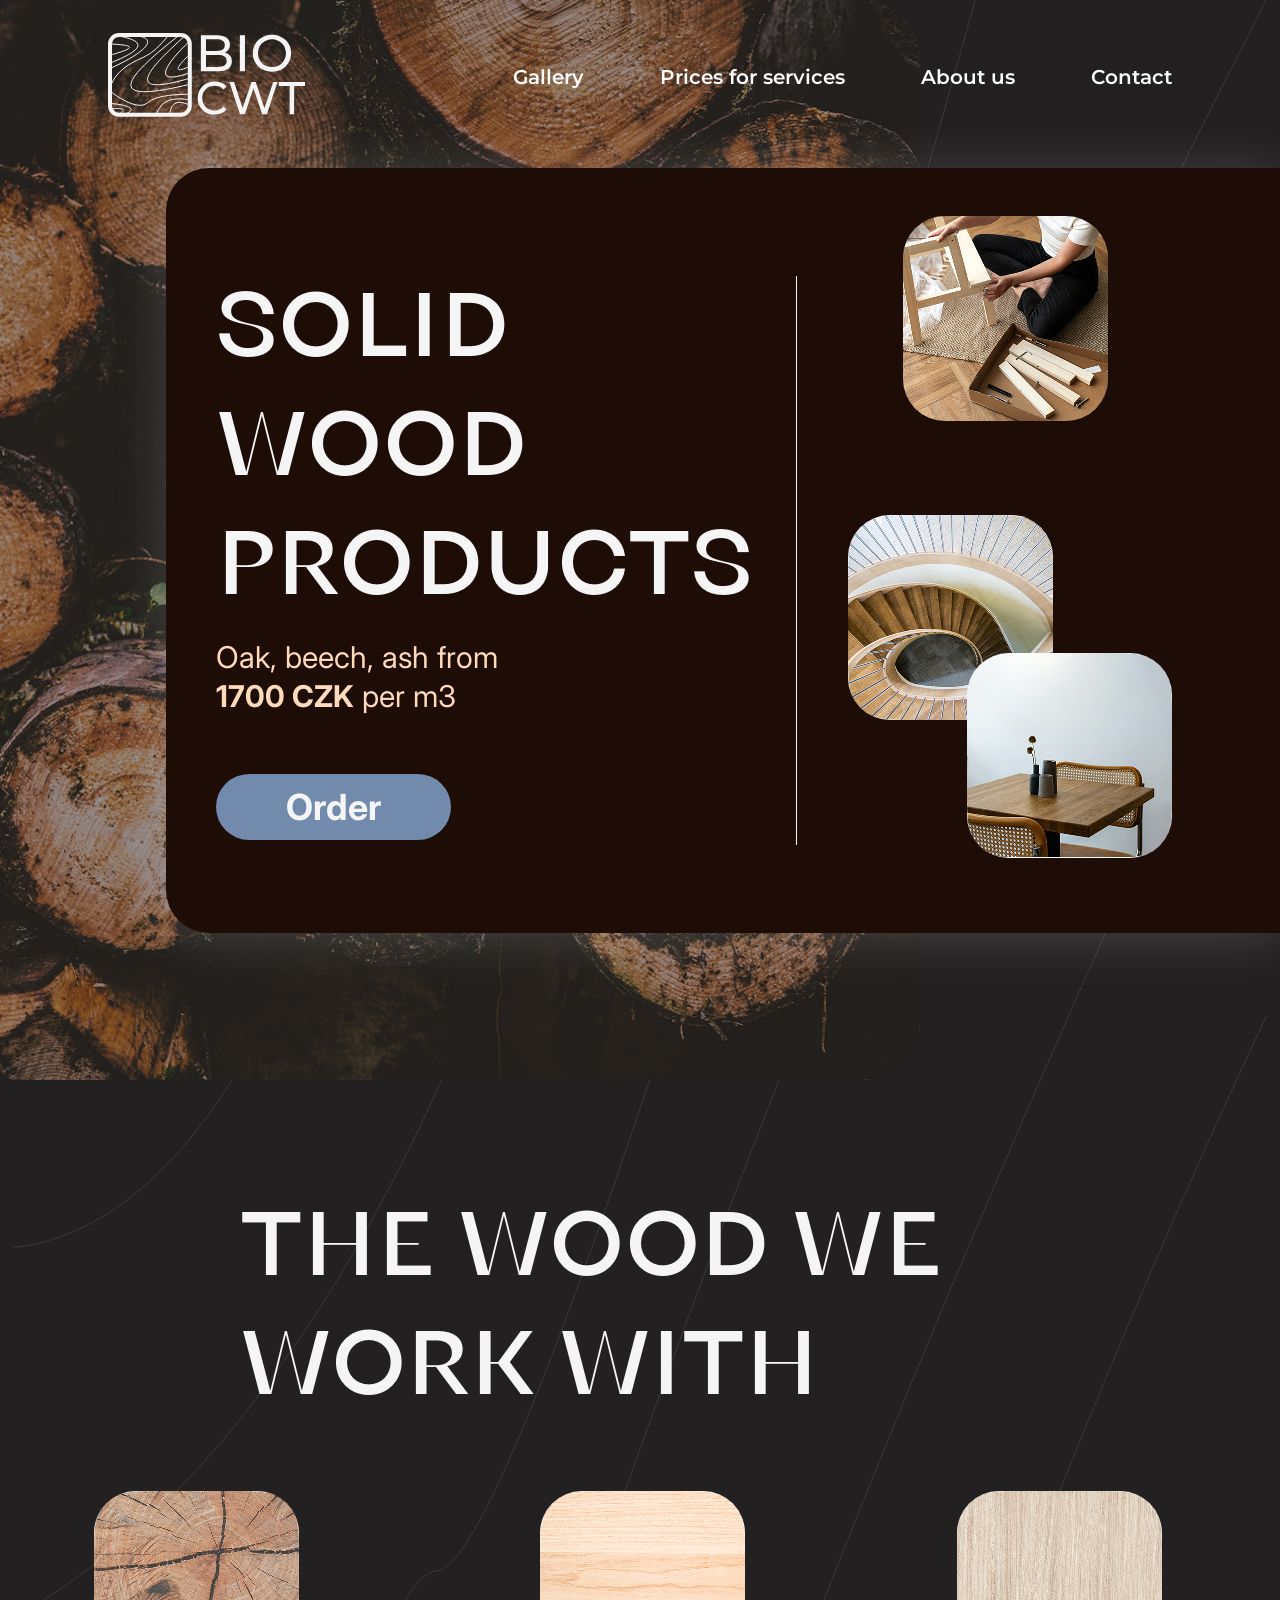
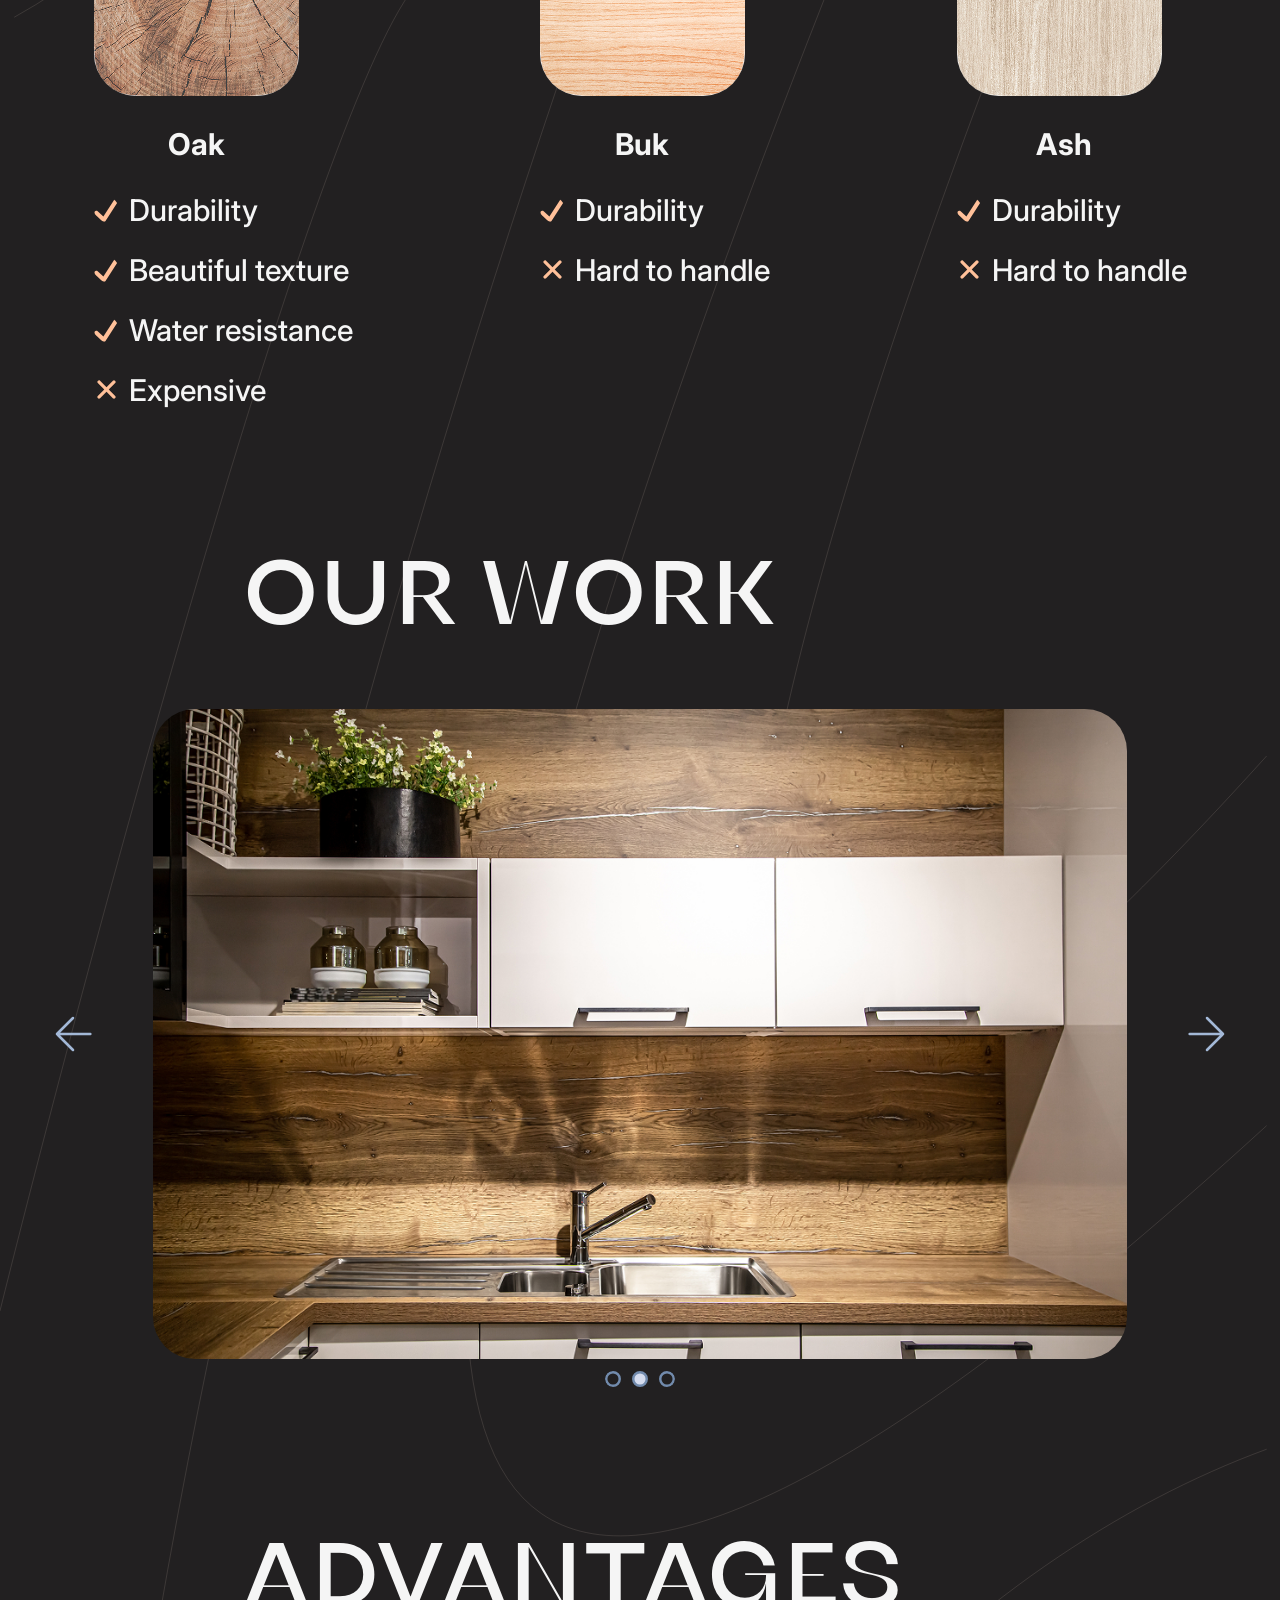
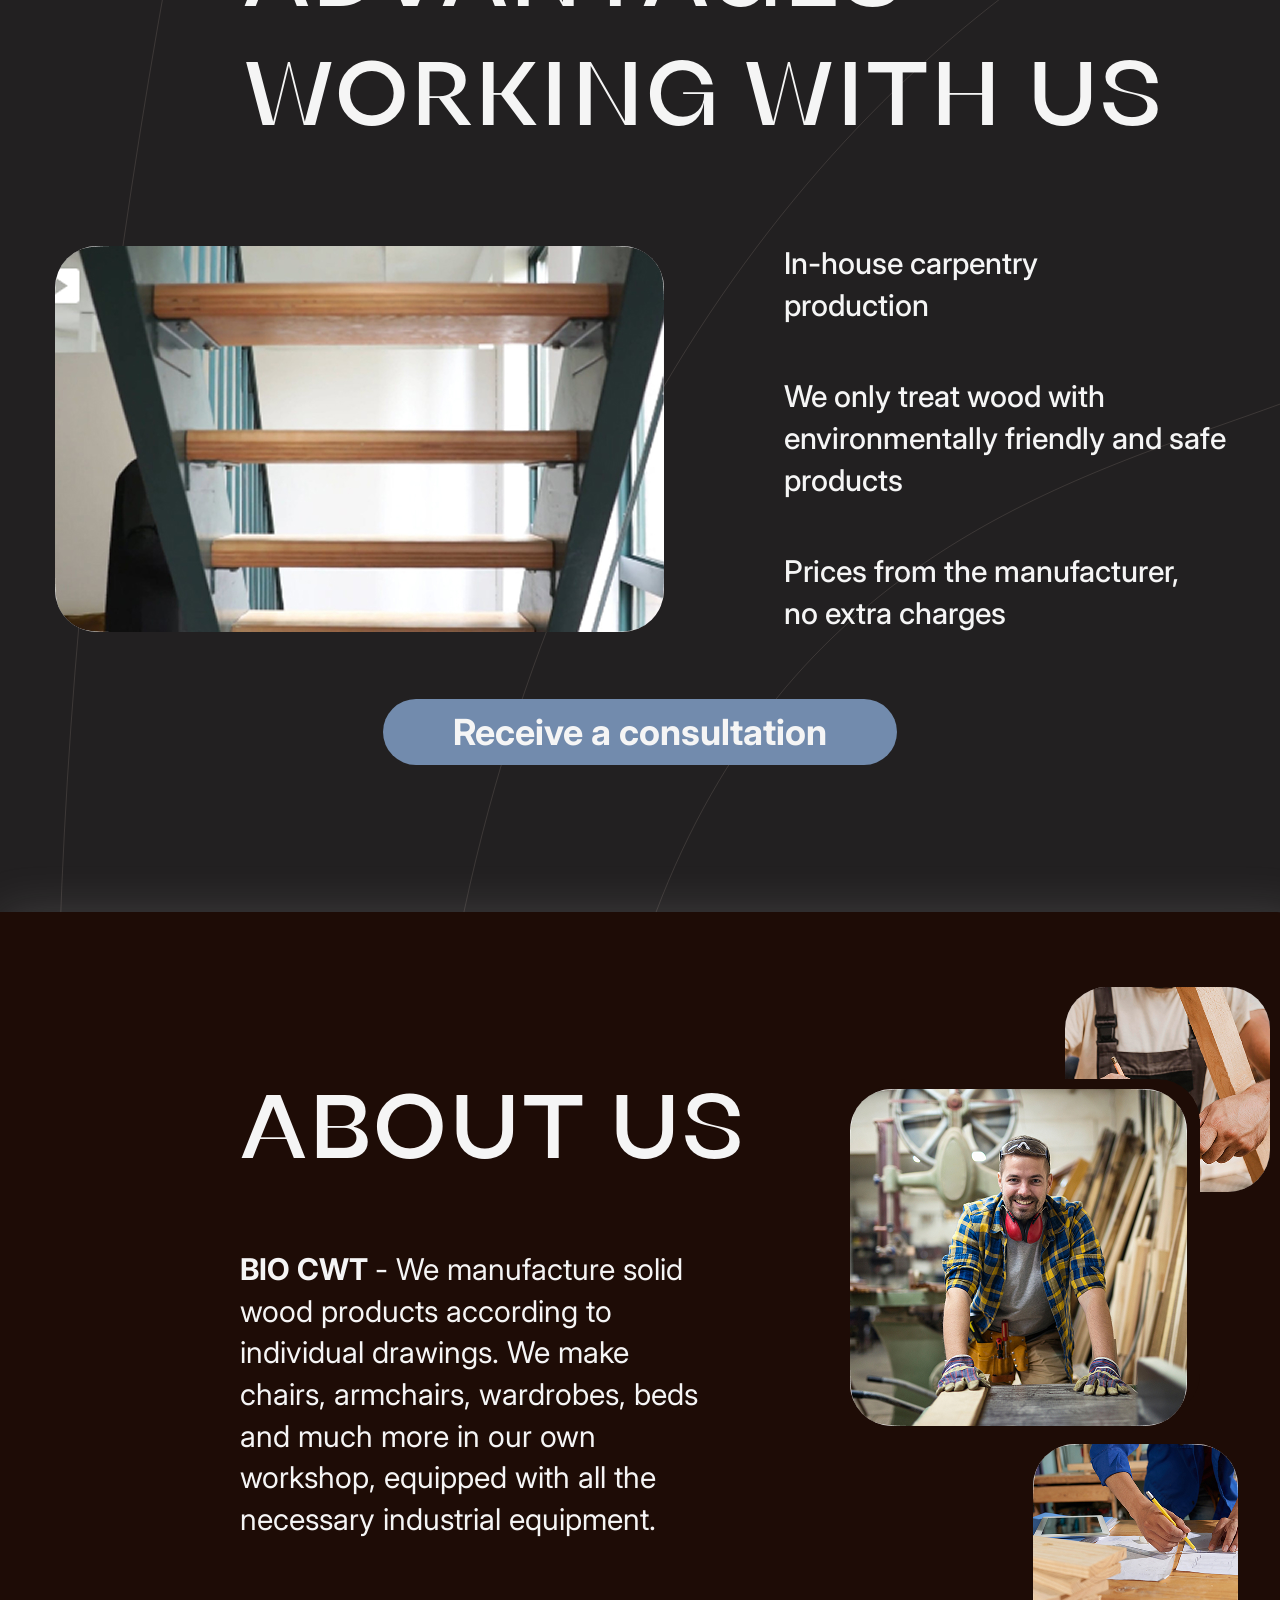
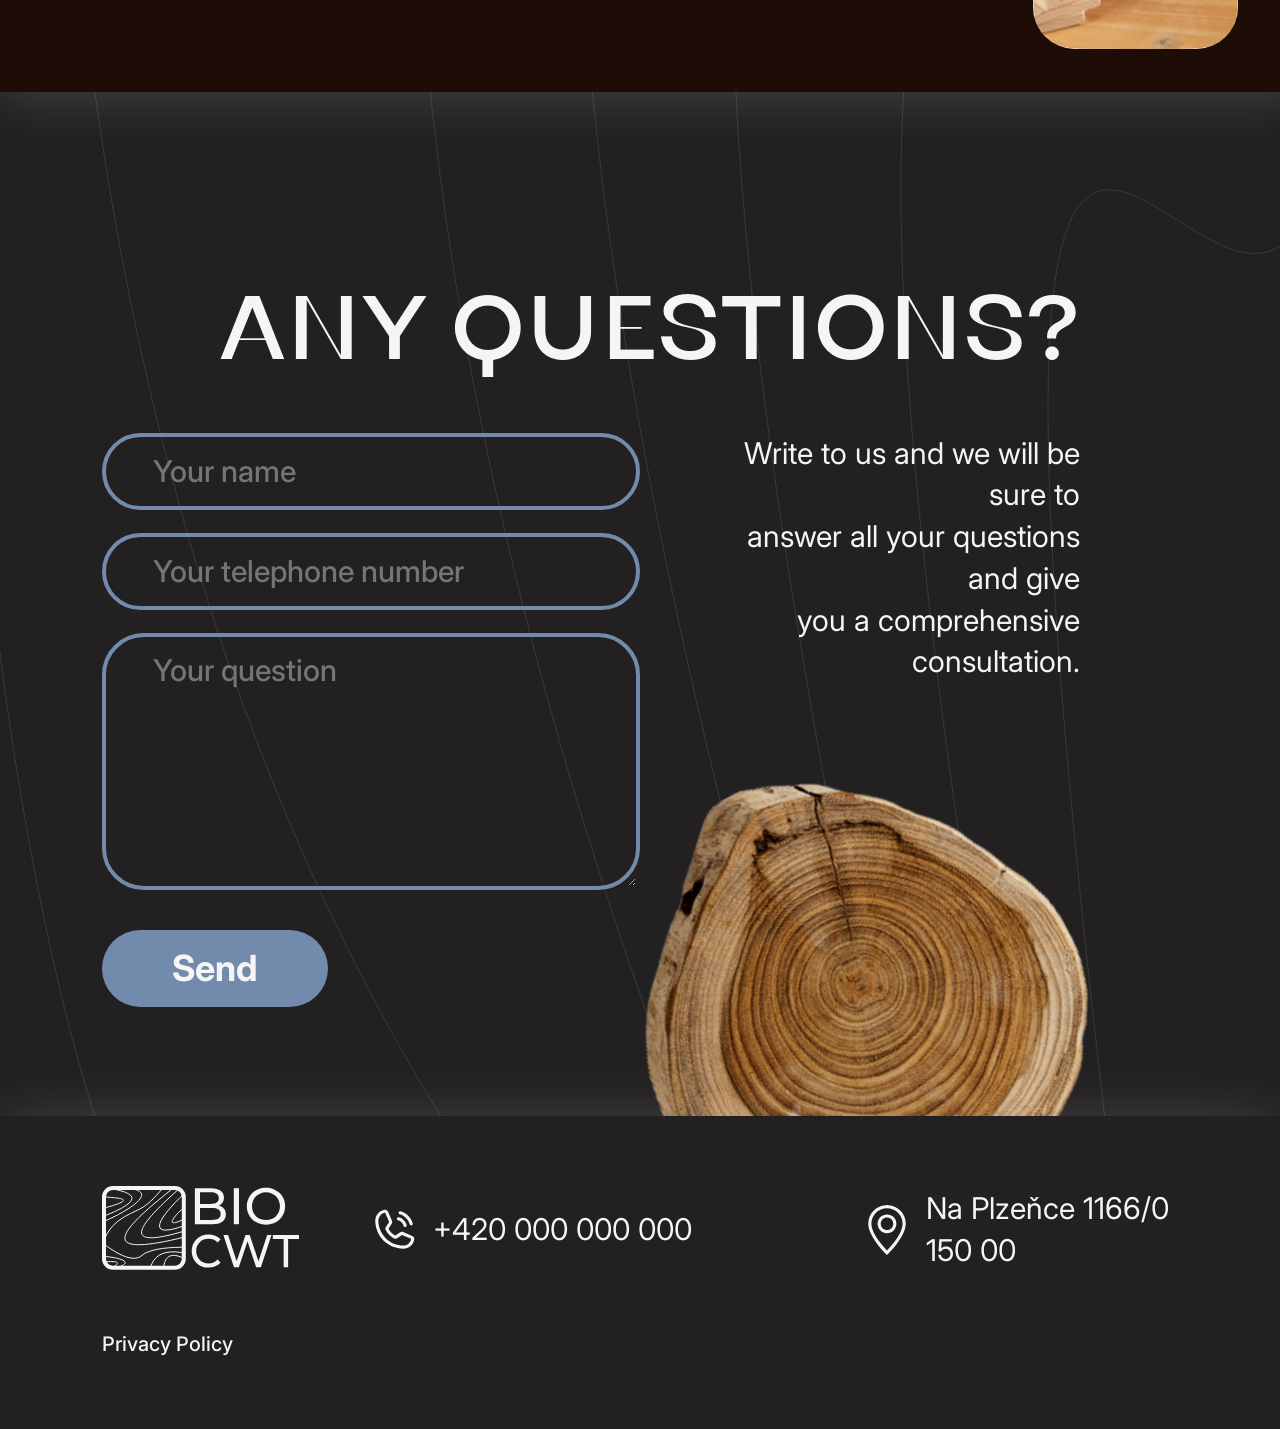
==== index.html @ aa01a330 "placed navbar icon" ====
<!DOCTYPE html>
<html lang="en">

<head>
    <meta charset="UTF-8">
    <meta name="viewport" content="width=device-width, initial-scale=1.0">
    <title>BIOCWT - Wood Product Services</title>
    <link rel="stylesheet" href="style.css">
</head>

<body>

    <nav class="navbar">
        <div class="navbar-container">
            <a href="index.html" class="navbar-logo"><img src="resources/logo.svg" alt="BIOCWT logo"
                    id="BIOCWT-logo"></a>
            <button class="navbar-toggle" aria-label="Open navigation menu" aria-expanded="false">
                <img src="resources/navbar-icon.svg" alt="">
            </button>
            <ul class="navbar-menu">
                <li><a href="pages/gallery.html">Gallery</a></li>
                <li><a href="pages/prices-for-services.html">Prices for services</a></li>
                <li><a href="pages/about-us.html">About us</a></li>
                <li><a href="pages/contact.html">Contact</a></li>
            </ul>
        </div>
    </nav>
    <div class="full-container">
        <!-- Wooden Pattern Graphics -->
        <!-- <img src="resources/wooden-pattern-graphics.svg" alt="" id="wooden-graphics"> -->

        <div class="hero">
            <img src="resources/hero-section-img.jpg" alt="Cut logs stacked" class="hero-image">
            <!-- <div class="hero-content-full"> -->
            <div class="hero-content">
                <div class="hero-copy">
                    <h1>SOLID<br>
                        WOOD<br>
                        PRODUCTS</h1>

                    <p class="hero-text">Oak, beech, ash from<br>
                        <b>1700 CZK</b> per m3
                    </p>

                    <button class="order-btn"><a href="pages/404.html">Order</a></button>
                </div>

                <div class="hero-vertical-line"></div>

                <div class="hero-gallery">
                    <img src="resources/hero-gallery-1.jpg" alt="building from wooden planks" class="img-1">
                    <img src="resources/hero-gallery-2.jpg" alt="top-down wooden staircase view" class="img-2">
                    <img src="resources/hero-gallery-3.jpg" alt="minimalist wooden table and chairs" class="img-3">
                </div>
            </div>
        </div>

        <!--------- Wood Types Section -------->
        <div class="wood-types-container">
            <h1>THE WOOD WE<br>
                WORK WITH</h1>
            <div class="wood-types">
                <div class="wood">
                    <div class="wood-catalog">
                        <img src="resources/Oak.jpg" alt="Oak">
                        <p class="wood-title"><b>Oak</b></p>
                    </div>
                    <div class="text-box">
                        <div class="text-line">
                            <img src="resources/check-mark.svg" alt="tick" class="icon">
                            <p>Durability</p>
                        </div>
                        <div class="text-line">
                            <img src="resources/check-mark.svg" alt="tick" class="icon">
                            <p>Beautiful texture</p>
                        </div>
                        <div class="text-line">
                            <img src="resources/check-mark.svg" alt="tick" class="icon">
                            <p>Water resistance</p>
                        </div>
                        <div class="text-line">
                            <img src="resources/cross.svg" alt="cross" class="icon">
                            <p>Expensive</p>
                        </div>
                    </div>
                </div>
                <div class="wood">
                    <div class="wood-catalog">
                        <img src="resources/Buk.jpg" alt="Buk">
                        <p class="wood-title"><b>Buk</b></p>
                    </div>
                    <div class="text-box">
                        <div class="text-line">
                            <img src="resources/check-mark.svg" alt="tick" class="icon">
                            <p>Durability</p>
                        </div>
                        <div class="text-line">
                            <img src="resources/cross.svg" alt="cross" class="icon">
                            <p>Hard to handle</p>
                        </div>
                    </div>
                </div>
                <div class="wood">
                    <div class="wood-catalog">
                        <img src="resources/Ash.jpg" alt="Ash">
                        <p class="wood-title"><b id="Ash-UX">Ash</b></p>
                    </div>
                    <div class="text-box">
                        <div class="text-line">
                            <img src="resources/check-mark.svg" alt="tick" class="icon">
                            <p>Durability</p>
                        </div>
                        <div class="text-line">
                            <img src="resources/cross.svg" alt="cross" class="icon">
                            <p>Hard to handle</p>
                        </div>
                    </div>
                </div>
            </div>
        </div>

        <!---------- Our Work Section --------->
        <div class="our-work-container">
            <h1>OUR WORK</h1>
            <div class="carousel-container">
                <div class="img-roll">
                    <img src="resources/arrow-left-icon.svg" alt="left-arrow" class="our-work-arrow-icon">
                    <img src="resources/our-work-carousel-img.jpg" alt="wooden kitchen with steel faucet"
                        class="main-picture">
                    <img src="resources/arrow-right-icon.svg" alt="right-arrow" class="our-work-arrow-icon">
                </div>
                <div class="scroll-position-container">
                    <img src="resources/three-dot-mid.svg" alt="middle picture pointer">
                </div>
            </div>
        </div>

        <!---------- Advantages Working With Us Section --------->
        <div class="adv-working-with-us-container">
            <h1>ADVANTAGES<br>
                WORKING WITH US</h1>
            <div class="adv-content-container">
                <div class="adv-img-and-text">
                    <div class="adv-img-container">
                        <img src="resources/wooden-staircase.jpg" alt="wooden-staircase" class="adv-img">
                    </div>
                    <div class="adv-text-container">
                        <p>In-house carpentry<br>
                            production</p>
                        <p>We only treat wood with<br>
                            environmentally friendly and safe<br>
                            products</p>
                        <p>Prices from the manufacturer,<br>
                            no extra charges</p>
                    </div>
                </div>
                <div class="receive-button-container">
                    <button class="receive-button"><a href="pages/404.html">Receive a consultation</a></button>
                </div>
            </div>
        </div>

        <!--------------- About Us Section ------------->
        <div class="about-us-container">
            <div class="about-us-content">
                <div class="about-us-copy">
                    <h1>ABOUT US</h1>

                    <p class="about-us-text">
                        <b>BIO CWT </b>- We manufacture solid
                        wood products according to <br>
                        individual drawings. We make <br>
                        chairs, armchairs, wardrobes, beds <br>
                        and much more in our own <br>
                        workshop, equipped with all the <br>
                        necessary industrial equipment.
                    </p>
                </div>

                <div class="about-us-gallery">
                    <img src="resources/about-us-img-1.jpg" alt="person-taking-measures-wood" id="about-us-img-1">
                    <img src="resources/about-us-img-2.jpg"
                        alt="portrait-young-motivated-carpenter-standing-by-woodworking-machine-his-carpentry-workshop"
                        id="about-us-img-2">
                    <img src="resources/about-us-img-2-back.svg" alt="img-back-border" id="about-us-img-2-back">
                    <img src="resources/about-us-img-3.jpg"
                        alt="cropped-man-wearing-blue-overall-drawing-furniture-sheet-paper 1" id="about-us-img-3">
                </div>
            </div>
        </div>

        <!------------------ Any Questions Section ----------------->
        <div class="questions-container">
            <h1>ANY QUESTIONS?</h1>
            <div class="questions-content">
                <div class="fields">
                    <form>
                        <label for="full-name"></label>
                        <input type="text" name="full-name" id="full-name" placeholder="Your name">
                        <label for="phone-number"></label>
                        <input type="tel" name="phone-number" id="phone-number" placeholder="Your telephone number">
                        <label for="question"></label>
                        <textarea name="question" id="question" placeholder="Your question" rows="3"></textarea>
                        <input type="submit" value="Send" id="send-button">
                    </form>
                </div>
                <div class="questions-text">
                    <p>Write to us and we will be sure to<br>
                        answer all your questions and give<br>
                        you a comprehensive consultation.</p>
                </div>
            </div>
            <img src="resources/wood-log.svg" alt="wood-log">
        </div>
    </div>


    <!-- Footer -->
    <footer>
        <div class="first-line">
            <a href="index.html" class="navbar-logo"><img src="resources/logo.svg" alt="BIOCWT logo" id="BIOCWT-logo"></a>
            <div class="contact-info" id="phone-call-info">
                <img src="resources/phone-call-icon.svg" alt="phone-call-icon" class="footer-icon">
                <p>+420 000 000 000</p>
            </div>
            <div class="contact-info">
                <img src="resources/geo-alt-icon.svg" alt="geo-alt-icon" class="footer-icon">
                <p>Na Plzeňce 1166/0<br>
                    150 00</p>
            </div>
        </div>
        <div class="second-line">
            <a href="pages/404.html">Privacy Policy</a>
        </div>
    </footer>
</body>
<script src="script.js"></script>

</html>
---- style.css ----
@import url('https://fonts.googleapis.com/css2?family=Montserrat:ital,wght@0,100..900;1,100..900&display=swap');
@import url('https://fonts.googleapis.com/css2?family=Inter:ital,opsz,wght@0,14..32,100..900;1,14..32,100..900&family=Montserrat:ital,wght@0,100..900;1,100..900&display=swap');

@font-face {
    font-family: 'KyivType Sans';
    src: url('./font/Dmitry-Rastvortsev-KyivType-Sans-Medium-.otf') format('opentype');
    /* font-weight: 500;
    font-style: normal; */
    font-display: swap;
}

* {
    margin: 0;
    padding: 0;
    box-sizing: border-box;
}

body {
    font-family: 'KyivType Sans', 'Inter', 'Montserrat', sans-serif;
    min-height: 100vh;
    background-color: #222021;
}

.navbar {
    display: flex;
    align-items: center;
    justify-content: center;
    /* height: 160px; */
    height: 17vh;
    width: 100%;
    position: absolute;
    top: 0;
    background: transparent;
    z-index: 999;
    /* border: solid 1px black; */
}

.navbar-container {
    display: flex;
    align-items: center;
    justify-content: space-between;
    width: 100%;
    padding: 0 6.75rem;
    max-width: 1600px;
    /* border: solid 1px black; */
}

.navbar-logo {
    cursor: pointer;
    /* border: solid 1px black; */
}

#BIOCWT-logo {
    border-radius: 0;
}

.navbar-container .navbar-menu {
    /* border: solid 1px black; */
    display: flex;
    text-align: center;
    gap: 4.75rem;
    list-style: none;
}

.navbar-container .navbar-menu li a {
    position: relative;
    display: inline-block;
    width: fit-content;
    text-decoration: none;
    font-family: 'Montserrat';
    color: #fff;
    font-size: 20px;
    font-weight: 600;
    padding: 3px 0px;
    border-radius: 20px;
    transition: all 0.7s ease;
    white-space: nowrap;
}

.navbar-container .navbar-menu li a::after {
    content: "";
    position: absolute;
    left: 0;
    bottom: 0;
    width: 100%;
    height: 2px;
    background-color: #f5f5f5;

    transform: scaleX(0);
    transform-origin: center;
    transition: transform 0.3s ease;
}

.navbar-container .navbar-menu li a:hover::after {
    transform: scaleX(1);
}

.navbar-container .navbar-menu li a.active {
    color: #A3B8D7;
}

.navbar-container .navbar-menu li a.active::after {
    content: "";
    position: absolute;
    left: 0;
    bottom: 0;
    width: 100%;
    height: 2px;
    background-color: #A3B8D7;

    transform: scaleX(0);
    transform-origin: center;
    transition: transform 0.3s ease;
}

.navbar-container .navbar-menu li a.active:hover::after {
    transform: scaleX(1);
}

.navbar-toggle {
    display: none;
    background: transparent;
    padding: 10px;
    border: none;
    cursor: pointer;
}

.bar {
    display: block;
    width: 25px;
    height: 3px;
    margin: 5px auto;
    background: #787878;
    transition: all .3s ease-in-out;
}

#non-transparent-navbar {
    background-color: #1E0C06;
    border-radius: 0 0 4.5rem 4.5rem;
    box-shadow: 0 4px 52px 0 #f5f5f52b;
}

/* ---------- Full Container -------------- */
.full-container h1 {
    color: #f5f5f5;
    font-family: 'KyivType Sans', sans-serif;
    font-weight: 500;
    font-size: 90px;
    line-height: 132.9%;
    position: relative;
    /* overflow: hidden; */
}

.full-container {
    background-image: url("resources/wooden-pattern-graphics.svg");
    background-repeat: no-repeat;
    background-position: top center;
    background-size: 100% auto;
}

#non-landing-page {
    padding-top: 15vh;
}

img {
    border-radius: 42px;
}

/* --------- Hero Section ------ */
.hero {
    position: relative;
    /* height: 67.5rem; */
    height: 120vh;
}

.hero-image {
    height: 100%;
    /* width: 59.5rem; */
    width: 57.5rem;
    border-radius: 15px 60px 60px 15px;
}

.hero-content {
    position: absolute;
    /* top: 13.625rem; */
    top: 10.5rem;
    right: 0rem;
    /* height: 44.625rem; */
    height: 85vh;
    /* width: 77.8rem; */
    width: 87%;

    display: flex;
    align-items: center;
    gap: 2.688rem;

    background-color: #1E0C06;
    border-radius: 43px 0 0 43px;
    /* padding: 4.688rem 3.125rem; */
    /* padding: 4.688rem 6.75rem; */
    padding: 4.688rem 6.75rem 4.688rem 3.125rem;
    box-shadow: 0 4px 52px 0 #f5f5f52b;

}

.hero-copy {
    display: flex;
    flex-direction: column;
    align-items: flex-start;
}

.hero-content .hero-text {
    font-family: 'Inter';
    color: #FFDBBB;
    font-size: 30px;
    margin-top: 1.25rem;
    line-height: 130%;
}

.hero-content .order-btn {
    margin-top: 3.625rem;
    color: #F5F5F5;
    font-size: 2.25rem;
    font-family: 'Inter';
    font-weight: bold;
    padding: .688rem 4.375rem;
    background-color: #728BAD;
    border-radius: 42px;
    border: none;
    line-height: auto;
}

.hero-content .hero-vertical-line {
    border-left: 1px solid #f5f5f5;
    height: 92.5%;
    margin-top: 20px;
}

.hero-gallery {
    position: relative;
    width: 50%;
    height: 100%;
    /* border: 2px solid #fff; */
}

.hero-gallery img {
    position: absolute;
    /* border-radius: 42px; */
    height: 205px;
    width: 205px;
}

.hero-gallery .img-1 {
    top: -1.688rem;
    right: 4rem;
}

.hero-gallery .img-2 {
    left: .5rem;
    /* top: 220px; */
    top: 17rem;
}

.hero-gallery .img-3 {
    bottom: 0px;
    right: 0px;
}

/* ---------- Wood Types ---------- */

.wood-types-container {
    display: flex;
    flex-direction: column;
    height: 100vh;
    width: 100%;
    justify-content: space-around;
    /* margin-bottom: 20px; */
    /* margin-top: 30px; */
    margin-top: 4rem;
}

.wood-types-container h1 {
    margin-left: 240px;
}

.wood-types {
    width: 100%;
    display: flex;
    justify-content: space-around;
}

.wood-types .wood-title {
    font-family: 'Inter';
    font-size: 30px;
    color: #F5F5F5;
    text-align: center;
    line-height: auto;
}

.wood {
    display: flex;
    flex-direction: column;
    align-items: left;
    gap: 30px;
    /* border: 2px solid #fff; */
}

.wood-catalog {
    display: flex;
    flex-direction: column;
    gap: 30px;
    width: 205px;
    /* border: 2px solid #fff; */
}

.wood-catalog #Ash-UX {
    /* border: 2px solid #fff; */
    margin-left: 10px;
}

.wood-types-container img {
    height: 205px;
    width: 205px;
    /* border-radius: 42px; */
}

.wood-types .text-box {
    display: flex;
    flex-direction: column;
    gap: 24px;
    /* margin-top: 10px; */
}

.wood-types .text-line {
    display: flex;
    gap: 10px;
    align-items: center;
    font-family: 'Inter';
    font-size: 30px;
    color: #F5F5F5;
    font-weight: 500;
    line-height: auto;
}

.wood-types .icon {
    height: 25px;
    width: 25px;
}

/* -------------- Our Work Section --------------- */

.our-work-container {
    display: flex;
    flex-direction: column;
    min-height: 100vh;
    width: 100%;
    align-content: space-around;
    justify-content: space-around;
    /* border: 2px solid #fff; */
    /* gap: 30px; (1.875rem) */
    gap: 1.25rem;
    /* margin-bottom: 20px; */
    /* margin-top: 30px; */
    margin-top: 4rem;

}

.our-work-container h1 {
    margin-left: 243px;
    /* border: 2px solid #fff; */
}

.our-work-container .main-picture {
    /* height: 754px; */
    /* height: 47.125rem; */
    height: 40.625rem;
    /* width: 1130px; */
    /* width: 70.625rem; */
    width: 60.875rem;
}

.carousel-container {
    /* border: 2px solid #fff; */
    display: flex;
    flex-direction: column;
    align-content: space-around;
    gap: 28px;
}

.img-roll {
    position: relative;
    /* border: 2px solid #fff; */
    display: flex;
    align-content: center;
    justify-content: center;
}

/* .our-work-arrow-icon { */
    /* position: absolute; */
    /* height: 100px;
    width: 100px;
    margin: auto;
} */

.our-work-arrow-icon {
    /* position: absolute; */
    margin: auto 3rem;
    /* height: 100px; (6.25rem) */
    height: 4rem;
    width: 4rem;
}

.scroll-position-container {
    position: relative;
    display: flex;
    justify-content: center;
    /* top: -2rem; */
    /* border: 2px solid #fff; */
}

.scroll-position-container img {
    height: 1rem;
    position: absolute;
    top: -1rem;
}

/* ------- Advantages Section ------- */
.adv-working-with-us-container {
    display: flex;
    flex-direction: column;
    min-height: 100vh;
    width: 100%;
    align-content: space-around;
    justify-content: space-around;
    /* border: 2px solid #fff; */
    /* gap: 30px; (1.875rem)*/
    gap: 2rem;
    /* margin-bottom: 20px; */
    margin-top: 5rem;
}

.adv-working-with-us-container h1 {
    /* margin-left: 243px; */
    margin-left: 15.188rem;
    /* border: 2px solid #fff; */
}

.adv-content-container {
    display: flex;
    flex-direction: column;
    justify-content: center;
    /* border: 2px solid #fff; */
    /* gap: 120px; */
    gap: 4rem;
}

.adv-img-and-text {
    display: flex;
    justify-content: center;
    gap: 120px;
    /* margin-top: 90px; (5.625rem)*/
    margin-top: 1rem;
    align-items: center;
}

.adv-img-container {
    display: flex;
    justify-content: center;
    align-content: center;
}

.adv-img {
    width: 609px;
    height: 386px;
}

.adv-text-container {
    display: flex;
    flex-direction: column;
    gap: 50px;
    align-content: space-around;
    height: 100%;
}

.adv-text-container p {
    font-family: 'Inter';
    line-height: 139.4%;
    font-size: 30px;
    color: #F5F5F5;
    font-weight: 500;
}

.adv-content-container .receive-button-container {
    display: flex;
    justify-content: center;
}

.adv-content-container .receive-button {
    /* width: 100%; */
    /* border: 2px solid #fff; */
    color: #F5F5F5;
    font-size: 2.25rem;
    font-family: 'Inter';
    font-weight: bold;
    padding: .688rem 4.375rem;
    background-color: #728BAD;
    border-radius: 42px;
    border: none;
    line-height: auto;
}

button, #send-button {
    color: #F5F5F5;
    font-size: 2.25rem;
    font-family: 'Inter';
    font-weight: bold;
    padding: .688rem 4.375rem;
    transition: transform 180ms ease, box-shadow 180ms ease;
}

button:hover, #send-button:hover {
    transform: translateY(-4px);
    box-shadow: 0 4px 52px 0 #f5f5f52b;
}

button:active, #send-button:active {
    transform: translateY(-1px);
}
/* --------- About Us Section ---------- */

.about-us-container {
    display: flex;
    flex-direction: column;
    min-height: 100vh;
    width: 100%;
    align-content: space-around;
    justify-content: space-around;
    /* border: 2px solid #fff; */
    gap: 30px;
    /* margin-bottom: 20px; */
    /* margin-top: 30px; */
    margin-top: 4rem;

}

.about-us-content {
    position: relative;
    height: 48.75rem;
    width: 82.5rem;

    display: flex;
    align-items: center;
    gap: 2.688rem;

    background-color: #1E0C06;
    border-radius: 0 43px 43px 0;
    padding: 4.688rem 3.125rem;
    box-shadow: 0 4px 52px 0 #f5f5f52b;

}

.about-us-copy {
    display: flex;
    flex-direction: column;
    justify-content: center;
    padding-left: 190px;
    padding-right: 10px;
    gap: 67px;
    /* border: 2px solid #fff; */
    height: 100%;
}

.about-us-content .about-us-text {
    font-family: 'Inter';
    color: #F5F5F5;
    font-size: 30px;
    /* margin-top: 1.25rem; */
    line-height: 139.4%;
    width: 516px;
    /* border: 2px solid #fff; */
}

.about-us-gallery #about-us-img-1 {
    height: 205px;
    width: 205px;
    position: absolute;
    top: 4.688rem;
    right: 3.125rem;
    z-index: 2;
}

.about-us-gallery #about-us-img-2 {
    height: 337px;
    width: 337px;
    position: absolute;
    top: 177px;
    left: 850px;
    z-index: 4;
}

.about-us-gallery #about-us-img-2-back {
    height: 337px;
    width: 337px;
    position: absolute;
    top: 167px;
    left: 863px;
    z-index: 3;
}

.about-us-gallery #about-us-img-3 {
    height: 205px;
    width: 205px;
    position: absolute;
    bottom: 2.688rem;
    right: 5.125rem;
}

/* --------------- Questions Section -------------- */
.questions-container {
    display: flex;
    flex-direction: column;
    height: 100vh;
    width: 100%;
    /* justify-content: space-around; */
    /* align-content: center; */
    /* margin-bottom: 20px; */
    /* margin-top: 30px; */
    margin-top: 4rem;
    /* padding: 0 12.5rem; */
    padding: 3rem 102px 0 102px;
    /* border: 2px solid #fff; */
    position: relative;
    gap: 50px;
    /* justify-content: center; */
    overflow: hidden;
}

.questions-container h1 {
    text-align: right;
    margin-right: 98px;
}

.questions-container .questions-content {
    /* border: 2px solid #fff; */
    display: flex;
    width: 100%;
    gap: 64px;
    /* width: 1208px; */
    /* align-self: center; */
}

.questions-container .fields {
    /* border: 2px solid #fff; */
    width: 50%;
    display: block;
    flex-direction: column;
    /* gap: 23px; */
}

.questions-container .questions-text {
    /* border: 2px solid #fff; */
    width: 50%;
    padding-right: 98px;
    text-align: right;
}

.questions-container img {
    width: 700px;
    height: 707.57px;
    /* border: 2px solid #fff; */
    position: absolute;
    right: 75px;
    bottom: -15rem;
}

.questions-text {
    font-family: 'Inter';
    color: #F5F5F5;
    font-size: 30px;
    /* margin-top: 1.25rem; */
    line-height: 139.4%;
    /* border: 2px solid #fff;*/
}

form {
    display: flex;
    flex-direction: column;
    gap: 23px;
}

form label {
    position: absolute;
    overflow: hidden;
}

.questions-container input,
textarea {
    font-family: 'Inter';
    color: #D9D9D951;
    font-size: 30px;
    font-weight: 500;
    /* margin-top: 1.25rem; */
    line-height: 139.4%;
    height: 77px;
    background: transparent;
    border-radius: 42px;
    border: 4px solid #728BAD;
    padding-left: 47px;
    padding-right: 47px;
    outline: none;
    margin-bottom: 0;
    transition: all 180ms ease;
}

.questions-container textarea{
    padding-top: .85rem;
}

.questions-container input {
    height: 77px;
}

.questions-container textarea {
    min-height: 16.063rem;
    resize: vertical;
}

form input:focus,
form textarea:focus {
    border-color: #222;
    box-shadow: 0 4px 52px 0 rgba(245, 245, 245, 0.17);
}

.questions-container #send-button {
    margin-top: 17px;
    line-height: Auto;
    /* border: 2px solid #fff;*/
    padding: 11px 70px;
    border: none;
    background-color: #728BAD;
    align-self: flex-start;
    width: fit-content;
    cursor: pointer;
}

button a{
    font-family: 'Inter';
    color: #F5F5F5;
    font-size: 2.25rem;
    font-weight: bold;
    text-decoration: none;
    line-height: auto;
}

/* ---------------- Contact Page -------------- */

.contact-container {
    display: flex;
    flex-direction: column;
    min-height: 80vh;
    width: 100%;
    align-content: space-around;
    justify-content: space-around;
    /* border: 2px solid #fff; */
    /* gap: 30px; (1.875rem)*/
    /* gap: 2rem; */
    /* margin-bottom: 20px; */
    margin-top: 5rem;
}

.contact-content {
    display: flex;
    flex-direction: column;
    gap: 1.875rem;
    /* align-items: center; */
    /* font-family: 'Inter'; */
    /* color: #F5F5F5; */
    /* font-size: 30px; */
    /* margin-top: 1.25rem; */
    /* line-height: 139.4%; */
    /* border: 2px solid #fff; */

}

.contact-content-container{
    display: flex;
    gap: 8.75rem;
    /* border: 2px solid #fff; */
    justify-content: center;
}

.contact-left {
    display: flex;
    flex-direction: column;
    height: 28.25rem;
    padding-bottom: 5rem;
    justify-content: space-between;
}

.contact-right {
    align-self: center;
}

/* --------------- 404 page ------------- */
.container-404 {
    display: flex;
    flex-direction: column;
    height: 100vh;
    /* border: 2px solid #fff; */
    margin-top: 2rem;
    /* justify-content: center; */
    /* align-content: center; */
    align-items: center;
}

.heading-404{
    /* height: 40vh; */
    display: flex;
    gap: 2rem;
    /* border: 2px solid #fff; */
    justify-content: center;
    /* border: 2px solid #fff; */
    /* gap: 30px; (1.875rem)*/
    /* gap: 2rem; */
    /* margin-bottom: 20px; */
    margin-top: 1rem;
    /* margin-bottom: 1rem; */
}

#text-404 {
    font-family: 'Inter';
    /* border: 2px solid #fff; */
    color: #F5F5F5;
    font-size: 500px;
    font-weight: 500;
    line-height: 100%;
}

.container-404 h1 {
    color: #f5f5f5;
    font-family: 'KyivType Sans', sans-serif;
    font-weight: 500;
    font-size: 90px;
    line-height: 132.9%;
}

.container-404 p{
    font-family: 'Inter';
    color: #FFDBBB;
    font-size: 30px;
    /* margin-top: 1.25rem; */
    line-height: 139.4%;
    /* border: 2px solid #fff;*/
}

.container-404 img{
    /* border: 2px solid #fff; */
    /* margin: -10px 0; */
    height: 500px;
    /* position: absolute; */
}

#img-404 {
    position: absolute;
    height: 119vh;
    z-index: -1;
}

.page-404{
    background-image: url("resources/404-bg.svg");
    background-repeat: no-repeat;
    background-position: top center;
    background-size: auto 100%;
    /* background-size: cover; */
}

#button-404 {
    display: flex;
    justify-content: center;
    color: #F5F5F5;
    font-size: 2.25rem;
    font-family: 'Inter';
    font-weight: bold;
    padding: .688rem 4.375rem;
    background-color: #728BAD;
    border-radius: 42px;
    border: none;
    line-height: auto;
    margin-top: 2.5rem;
    width: fit-content;
    /* align-self: center; */
}


/* ----------------- Footer ---------------- */
footer{
    padding: 70px 102px;
    display: flex;
    flex-direction: column;
    gap: 58px;
    box-shadow: 0 4px 52px 0 #f5f5f52b;
    position: relative;
    background-color: #222021;
}

footer .first-line {
    display: flex;
    gap: 70px;
    position: relative;
    /* align-items: flex-start; */
    /* border: 2px solid #fff; */
    /* height: 100px; */
    /* width: 100%; */
}

.contact-info {
    /* position: absolute; */
    /* top: 0; */
    display: flex;
    gap: 14px;
    align-items: center;
    font-family: 'Inter';
    color: #F5F5F5;
    font-size: 30px;
    /* margin-top: 1.25rem; */
    line-height: 139.4%;
    /* border: 2px solid #fff; */
    
}

footer #phone-call-info {
    margin-right: 100px;
}

.footer-icon{
    width: 50px;
    height: 50px;
}

footer .second-line a{
    align-items: center;
    font-family: 'Inter';
    color: #F5F5F5;
    font-size: 20px;
    /* margin-top: 1.25rem; */
    line-height: 139.4%;
    text-decoration: none;
    font-weight: 500;
    /* border: 2px solid #fff; */
    position: relative;
    display: inline-block;
}

footer .second-line a::after {
    content: "";
    position: absolute;
    left: 0;
    bottom: -5px;
    width: 100%;
    height: 2px;
    background-color: #F5F5F5;
    transform: scaleX(0);
    transform-origin: center;
    transition: transform .3s ease;
}

footer .second-line a:hover::after {
    transform: scaleX(1);
}

/* Responsive Style */
@media(max-width: 880px) {
    .navbar-container .navbar-menu {
        display: none;
        flex-direction: column;
        align-items: flex-start;
        gap: 1.7rem !important;
        position: absolute;
        height: 11vh;
        width: 250px;
        top: 0;
        right: 0;
        padding: 5rem 1.5rem;
        backdrop-filter: blur(10px);
    }

    .navbar-container .navbar-menu.active {
        display: flex;
    }

    .navbar-toggle {
        display: block;
        z-index: 999;
    }

    /* .navbar-toggle.active .bar:nth-child(2) {
        opacity: 0;
    }

    .navbar-toggle.active .bar:nth-child(1) {
        transform: translateY(8px) rotate(45deg);
    }

    .navbar-toggle.active .bar:nth-child(3) {
        transform: translateY(-8px) rotate(-45deg);
    } */
}

@media (max-width: 480px) {
    .navbar-container {
        padding: 0 1rem;
    }

    .navbar-logo {
        font-size: 1.7rem;
    }

    .navbar-container .navbar-menu li a {
        font-size: 1.2rem;
        padding: 3px 15px;
    }
}

@media (max-width: 768px) {
    #page-404 {
        min-height: 100vh;
        background-position: center;
    }
}
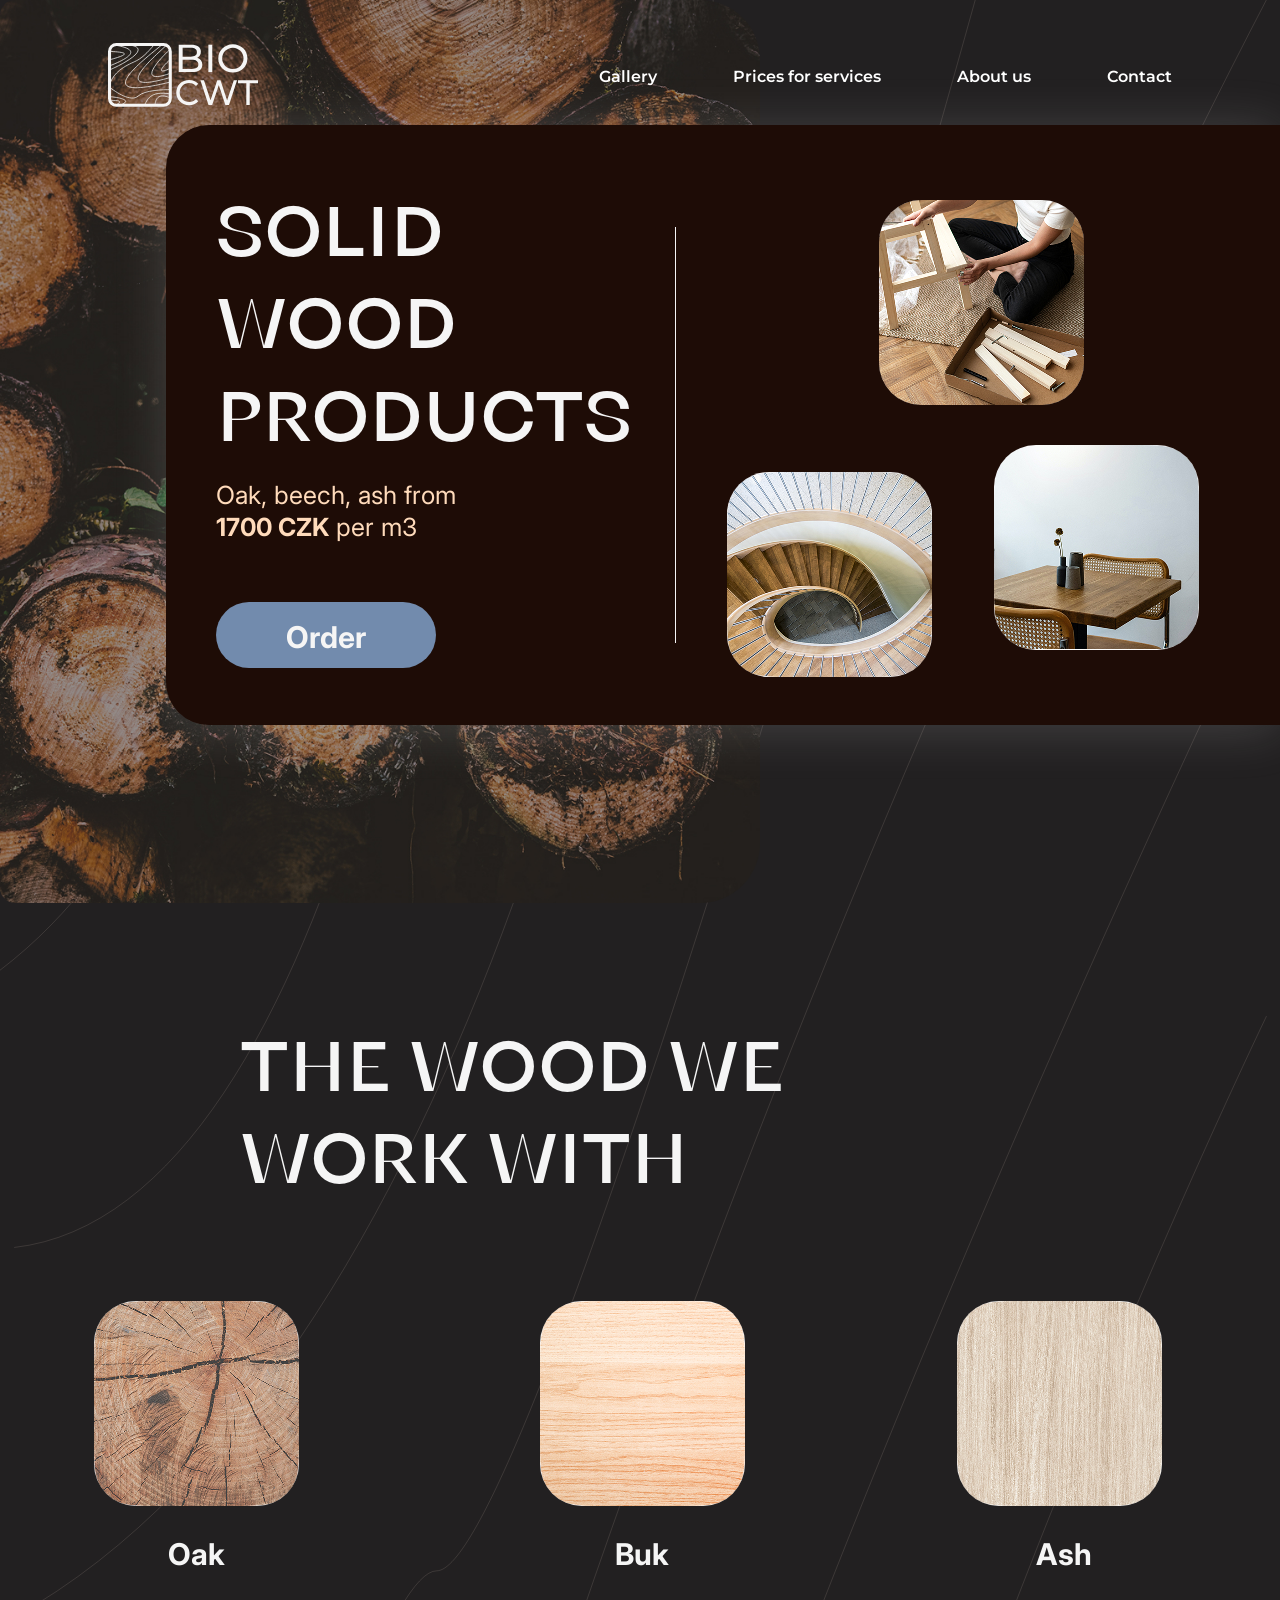
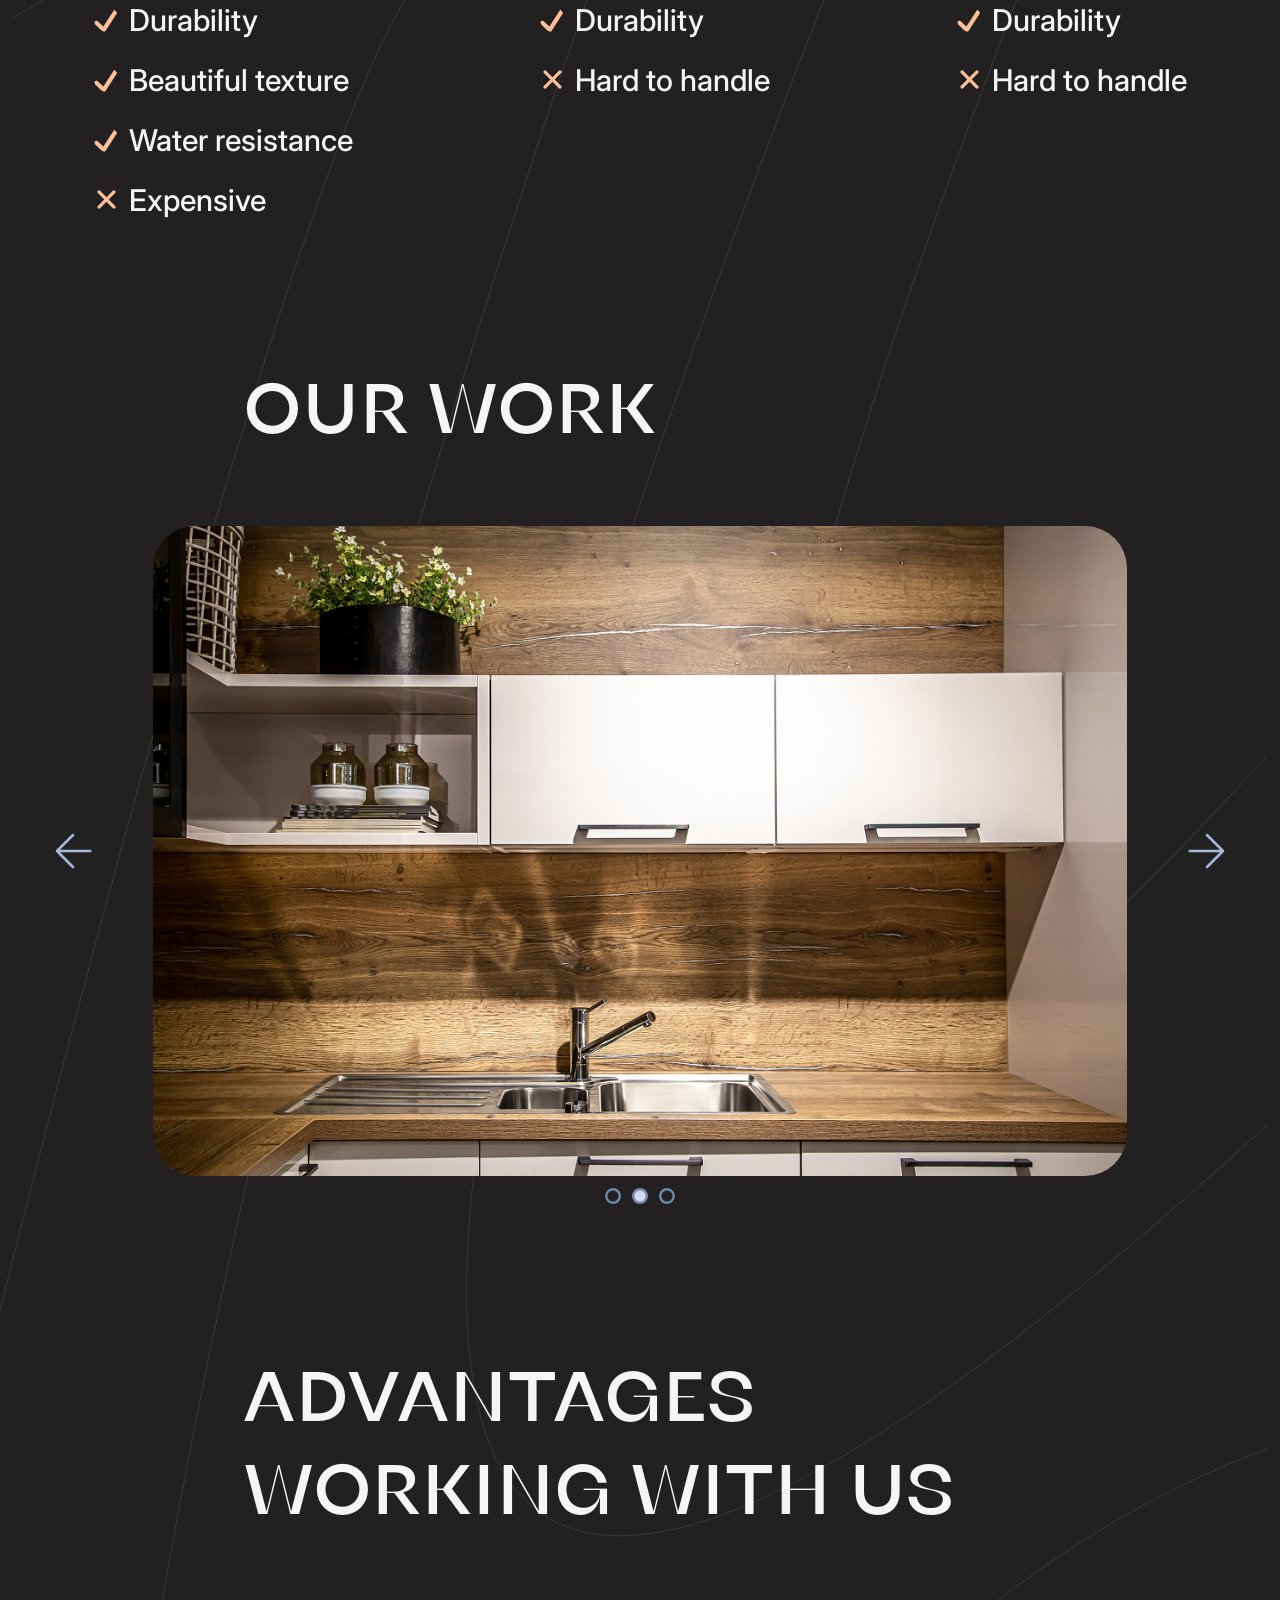
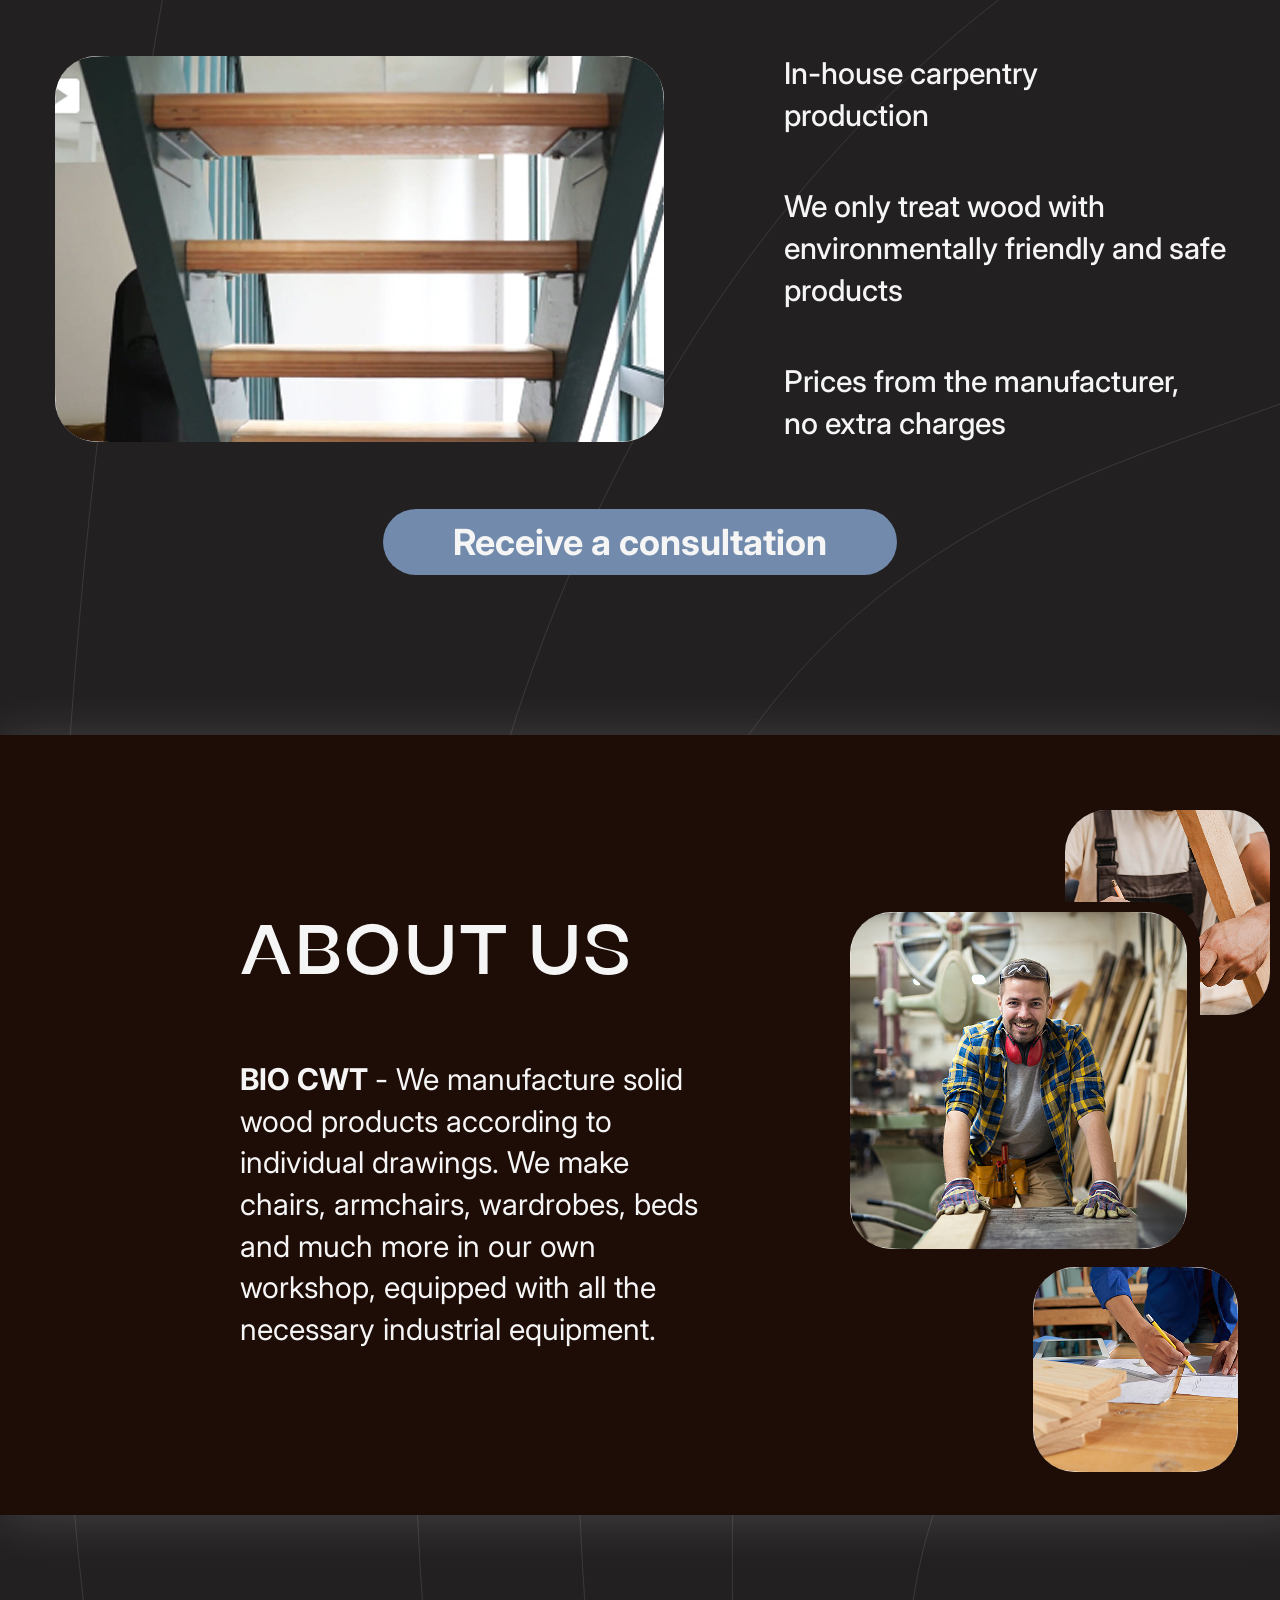
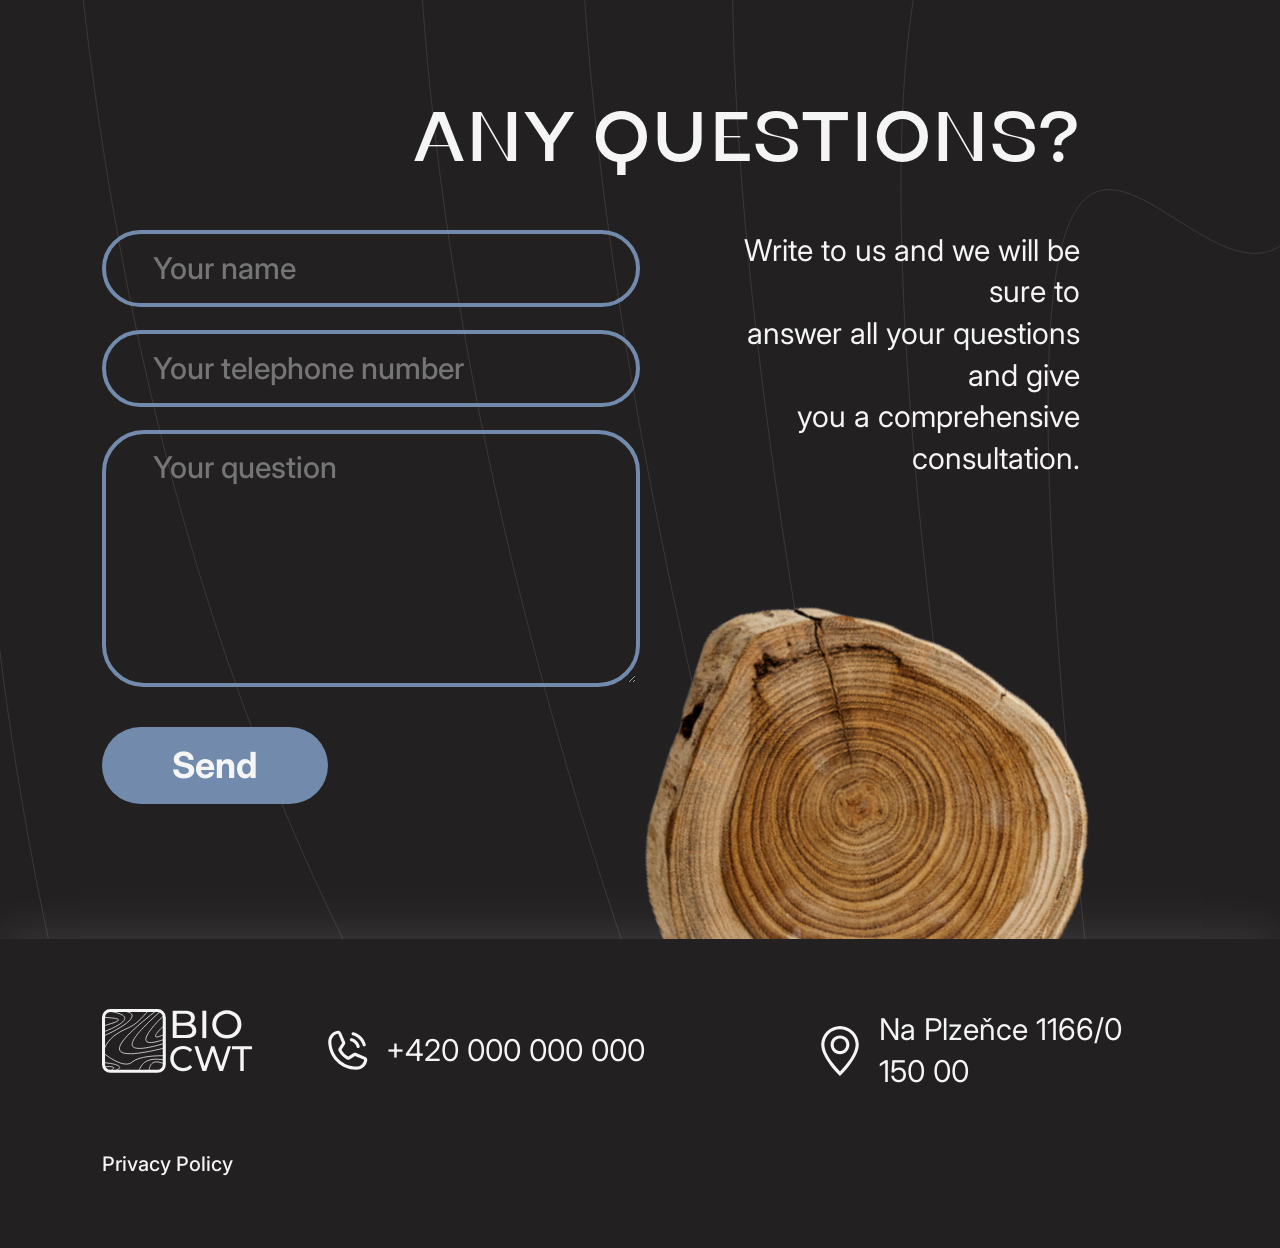
==== commit 1a211d51: "Responsiveness in Wood Types Section" ====
--- a/index.html
+++ b/index.html
@@ -34,7 +34,7 @@
             <!-- <div class="hero-content-full"> -->
             <div class="hero-content">
                 <div class="hero-copy">
-                    <h1>SOLID<br>
+                    <h1>SOLID<br class="solid-wood-break">
                         WOOD<br>
                         PRODUCTS</h1>
 
--- a/style.css
+++ b/style.css
@@ -170,21 +170,27 @@
 .hero {
     position: relative;
     /* height: 67.5rem; */
-    height: 120vh;
+    /* height: 120vh; */
+    height: auto;
+    min-height: 100vh;
+    /* overflow: hidden; */
 }
 
 .hero-image {
-    height: 100%;
+    display: block;
+    width: 57.5rem;
+    height: auto;
     /* width: 59.5rem; */
-    width: 57.5rem;
+    /* object-fit: cover; */
     border-radius: 15px 60px 60px 15px;
+    object-position: center;
 }
 
 .hero-content {
     position: absolute;
     /* top: 13.625rem; */
     top: 10.5rem;
-    right: 0rem;
+    right: 0;
     /* height: 44.625rem; */
     height: 85vh;
     /* width: 77.8rem; */
@@ -201,6 +207,8 @@
     padding: 4.688rem 6.75rem 4.688rem 3.125rem;
     box-shadow: 0 4px 52px 0 #f5f5f52b;
 
+    overflow: hidden;
+
 }
 
 .hero-copy {
@@ -262,7 +270,7 @@
 }
 
 .hero-gallery .img-3 {
-    bottom: 0px;
+    bottom: 17px;
     right: 0px;
 }
 
@@ -396,8 +404,8 @@
 }
 
 /* .our-work-arrow-icon { */
-    /* position: absolute; */
-    /* height: 100px;
+/* position: absolute; */
+/* height: 100px;
     width: 100px;
     margin: auto;
 } */
@@ -509,7 +517,8 @@
     line-height: auto;
 }
 
-button, #send-button {
+button,
+#send-button {
     color: #F5F5F5;
     font-size: 2.25rem;
     font-family: 'Inter';
@@ -518,14 +527,17 @@
     transition: transform 180ms ease, box-shadow 180ms ease;
 }
 
-button:hover, #send-button:hover {
+button:hover,
+#send-button:hover {
     transform: translateY(-4px);
     box-shadow: 0 4px 52px 0 #f5f5f52b;
 }
 
-button:active, #send-button:active {
+button:active,
+#send-button:active {
     transform: translateY(-1px);
 }
+
 /* --------- About Us Section ---------- */
 
 .about-us-container {
@@ -712,7 +724,7 @@
     transition: all 180ms ease;
 }
 
-.questions-container textarea{
+.questions-container textarea {
     padding-top: .85rem;
 }
 
@@ -743,7 +755,7 @@
     cursor: pointer;
 }
 
-button a{
+button a {
     font-family: 'Inter';
     color: #F5F5F5;
     font-size: 2.25rem;
@@ -782,7 +794,7 @@
 
 }
 
-.contact-content-container{
+.contact-content-container {
     display: flex;
     gap: 8.75rem;
     /* border: 2px solid #fff; */
@@ -813,7 +825,7 @@
     align-items: center;
 }
 
-.heading-404{
+.heading-404 {
     /* height: 40vh; */
     display: flex;
     gap: 2rem;
@@ -844,7 +856,7 @@
     line-height: 132.9%;
 }
 
-.container-404 p{
+.container-404 p {
     font-family: 'Inter';
     color: #FFDBBB;
     font-size: 30px;
@@ -853,7 +865,7 @@
     /* border: 2px solid #fff;*/
 }
 
-.container-404 img{
+.container-404 img {
     /* border: 2px solid #fff; */
     /* margin: -10px 0; */
     height: 500px;
@@ -866,7 +878,7 @@
     z-index: -1;
 }
 
-.page-404{
+.page-404 {
     background-image: url("resources/404-bg.svg");
     background-repeat: no-repeat;
     background-position: top center;
@@ -893,7 +905,7 @@
 
 
 /* ----------------- Footer ---------------- */
-footer{
+footer {
     padding: 70px 102px;
     display: flex;
     flex-direction: column;
@@ -925,19 +937,19 @@
     /* margin-top: 1.25rem; */
     line-height: 139.4%;
     /* border: 2px solid #fff; */
-    
+
 }
 
 footer #phone-call-info {
     margin-right: 100px;
 }
 
-.footer-icon{
+.footer-icon {
     width: 50px;
     height: 50px;
 }
 
-footer .second-line a{
+footer .second-line a {
     align-items: center;
     font-family: 'Inter';
     color: #F5F5F5;
@@ -968,9 +980,9 @@
     transform: scaleX(1);
 }
 
-/* Responsive Style */
+/*
 @media(max-width: 880px) {
-    .navbar-container .navbar-menu {
+     .navbar-container .navbar-menu {
         display: none;
         flex-direction: column;
         align-items: flex-start;
@@ -993,7 +1005,14 @@
         z-index: 999;
     }
 
-    /* .navbar-toggle.active .bar:nth-child(2) {
+    .navbar-toggle img {
+        border-radius: 0;
+        display: block;
+    width: 28px;
+    height: 28px;
+    } */
+
+/* .navbar-toggle.active .bar:nth-child(2) {
         opacity: 0;
     }
 
@@ -1004,20 +1023,206 @@
     .navbar-toggle.active .bar:nth-child(3) {
         transform: translateY(-8px) rotate(-45deg);
     } */
-}
-
-@media (max-width: 480px) {
-    .navbar-container {
-        padding: 0 1rem;
-    }
-
-    .navbar-logo {
-        font-size: 1.7rem;
+/* } */
+
+.navbar-toggle img {
+    border-radius: 0;
+}
+
+/* Responsive Style */
+@media (max-width: 1470px) {
+    /* .hero-gallery .img-1 {
+        top: 0;
+        right: 2rem;
+        z-index: 3;
+    }
+
+    .hero-gallery .img-2 {
+        top: 12rem;
+        left: 3rem;
+        z-index: 2;
+    }
+
+    .hero-gallery .img-3 {
+        bottom: 2rem;
+        right: 2rem;
+        z-index: 1;
+    } */
+
+    .hero-gallery .img-1 {
+        top: -27.008px;
+        left: 250px;
+    }
+
+    .hero-gallery .img-2 {
+        left: 8px;
+        /* top: 220px; */
+        top: 272px;
+    }
+
+    .hero-gallery .img-3 {
+        bottom: 17px;
+        left: 316.66px;
+    }
+}
+
+@media (max-width: 1430px) {
+
+    .hero-gallery .img-1 {
+        top: -27.008px;
+        left: 230px;
+    }
+
+    .hero-gallery .img-2 {
+        left: 8px;
+        /* top: 220px; */
+        top: 272px;
+    }
+
+    .hero-gallery .img-3 {
+        bottom: 17px;
+        left: 294px;
+    }
+}
+
+@media (max-width: 1380px) {
+
+    .hero-gallery .img-1 {
+        top: -27.008px;
+        left: 210px;
+    }
+
+    .hero-gallery .img-2 {
+        left: 8px;
+        /* top: 220px; */
+        top: 272px;
+    }
+
+    .hero-gallery .img-3 {
+        bottom: 17px;
+        left: 274px;
+    }
+}
+
+@media (max-width: 1350px) {
+
+    .hero-gallery .img-1 {
+        top: -27.008px;
+        left: 180px;
+    }
+
+    .hero-gallery .img-2 {
+        left: 8px;
+        /* top: 220px; */
+        top: 272px;
+    }
+
+    .hero-gallery .img-3 {
+        bottom: 17px;
+        left: 254px;
+    }
+}
+
+@media (max-width: 1310px) {
+
+    .hero-gallery .img-1 {
+        top: 0px;
+        left: 160px;
+    }
+
+    .hero-gallery .img-2 {
+        left: 8px;
+        /* top: 220px; */
+        top: 272px;
+    }
+
+    .hero-gallery .img-3 {
+        bottom: 17px;
+        left: 234px;
+    }
+}
+
+@media (max-width: 1300px) {
+    .full-container h1 {
+        font-size: 70px;
+    }
+
+    .hero {
+        height: auto;
+        min-height: 100vh;
+        /* overflow: hidden; */
+    }
+
+    .hero-image {
+        width: 760px;
+    }
+
+    .hero-gallery .img-1 {
+        top: 0px;
+        left: 160px;
+    }
+
+    .hero-gallery .img-2 {
+        left: 8px;
+        /* top: 220px; */
+        top: 272px;
+    }
+
+    .hero-gallery .img-3 {
+        bottom: 0px;
+        left: 275px;
+    }
+
+    .hero-content {
+        top: 7.8rem;
+        height: 600px;
+    }
+
+    .hero-content .hero-text {
+        font-size: 25px;
+    }
+
+    .hero-content .order-btn a {
+        font-size: 30px;
+    }
+
+    #BIOCWT-logo {
+        height: 64px;
     }
 
     .navbar-container .navbar-menu li a {
-        font-size: 1.2rem;
-        padding: 3px 15px;
+        font-size: 16px;
+    }
+}
+
+@media (max-width: 1024px) {
+    .navbar-container .navbar-menu {
+        display: none;
+        flex-direction: column;
+        align-items: flex-start;
+        gap: 1.7rem !important;
+
+        position: fixed;
+        inset: 0;
+        width: 100%;
+        min-height: 100vh;
+        box-sizing: border-box;
+
+        padding: 10rem 2rem 2rem;
+        background: rgba(34, 32, 33, .75);
+        backdrop-filter: blur(10px);
+
+        z-index: 998;
+    }
+
+    .navbar-container .navbar-menu.active {
+        display: flex;
+    }
+
+    .navbar-toggle {
+        display: block;
+        position: relative;
+        z-index: 999;
     }
 }
 
@@ -1027,3 +1232,136 @@
         background-position: center;
     }
 }
+
+@media (max-width: 480px) {
+    .navbar-container {
+        padding: 0 1rem;
+    }
+
+    .navbar-logo {
+        font-size: 1.7rem;
+    }
+
+    .navbar-container .navbar-menu li a {
+        font-size: 1.2rem;
+        padding: 3px 15px;
+    }
+}
+
+@media (max-width: 425px) {
+    .navbar-container .navbar-menu li a {
+        font-size: 16px;
+    }
+
+    img {
+        border-radius: 14px;
+    }
+
+    #BIOCWT-logo {
+        height: 36px;
+        border-radius: 0;
+
+    }
+
+    .hero-image {
+        width: 286px;
+        height: 486px;
+        object-fit: cover;
+        border-radius: 41px 35px 0px 0px;
+    }
+
+    .full-container h1 {
+        font-size: 30px;
+    }
+
+    .hero {
+        min-height: 0;
+        height: 600px;
+    }
+
+    .hero-gallery {
+        position: relative;
+        width: 50%;
+        height: 100%;
+        /* border: 2px solid #fff; */
+    }
+
+    .hero-gallery .img-1 {
+        width: 90px;
+        height: 90px;
+        top: 38px;
+        left: 192px;
+    }
+
+    .hero-gallery .img-2 {
+        width: 90px;
+        height: 90px;
+        left: 210px;
+        /* top: 220px; */
+        top: -130px;
+    }
+
+    .hero-gallery .img-3 {
+        width: 90px;
+        height: 90px;
+        top: -20px;
+        left: 25px;
+    }
+
+    .hero-content {
+        flex-direction: column;
+        align-items: flex-start;
+        gap: 2rem;
+        top: 7.8rem;
+        width: 326px;
+        height: 280px;
+        padding: 16px;
+        border-radius: 14px 0 0 14px;
+        overflow: visible;
+    }
+
+    .hero-content .hero-text {
+        font-size: 15px;
+    }
+
+    .solid-wood-break {
+        display: none;
+    }
+
+    .hero-content .order-btn {
+        margin-top: 20px;
+        padding: 10px 17px;
+    }
+
+    .hero-content .order-btn a {
+        display: block;
+        font-size: 15px;
+        line-height: auto;
+    }
+
+    .hero-content .hero-vertical-line {
+        display: inline-block;
+        width: 100%;
+        height: 1px;
+        border-left: none;
+        border-top: 1px solid #f5f5f5;
+        margin: 0;
+        align-self: stretch;
+    }
+
+    .wood-types-container img {
+        height: 90px;
+        width: 90px;
+        /* border-radius: 42px; */
+    }
+
+    .wood-types-container {
+        margin-top: 42px;
+        height: 600px;
+    }
+
+    .wood-types-container h1 {
+        margin-left:0px;
+    }
+
+}
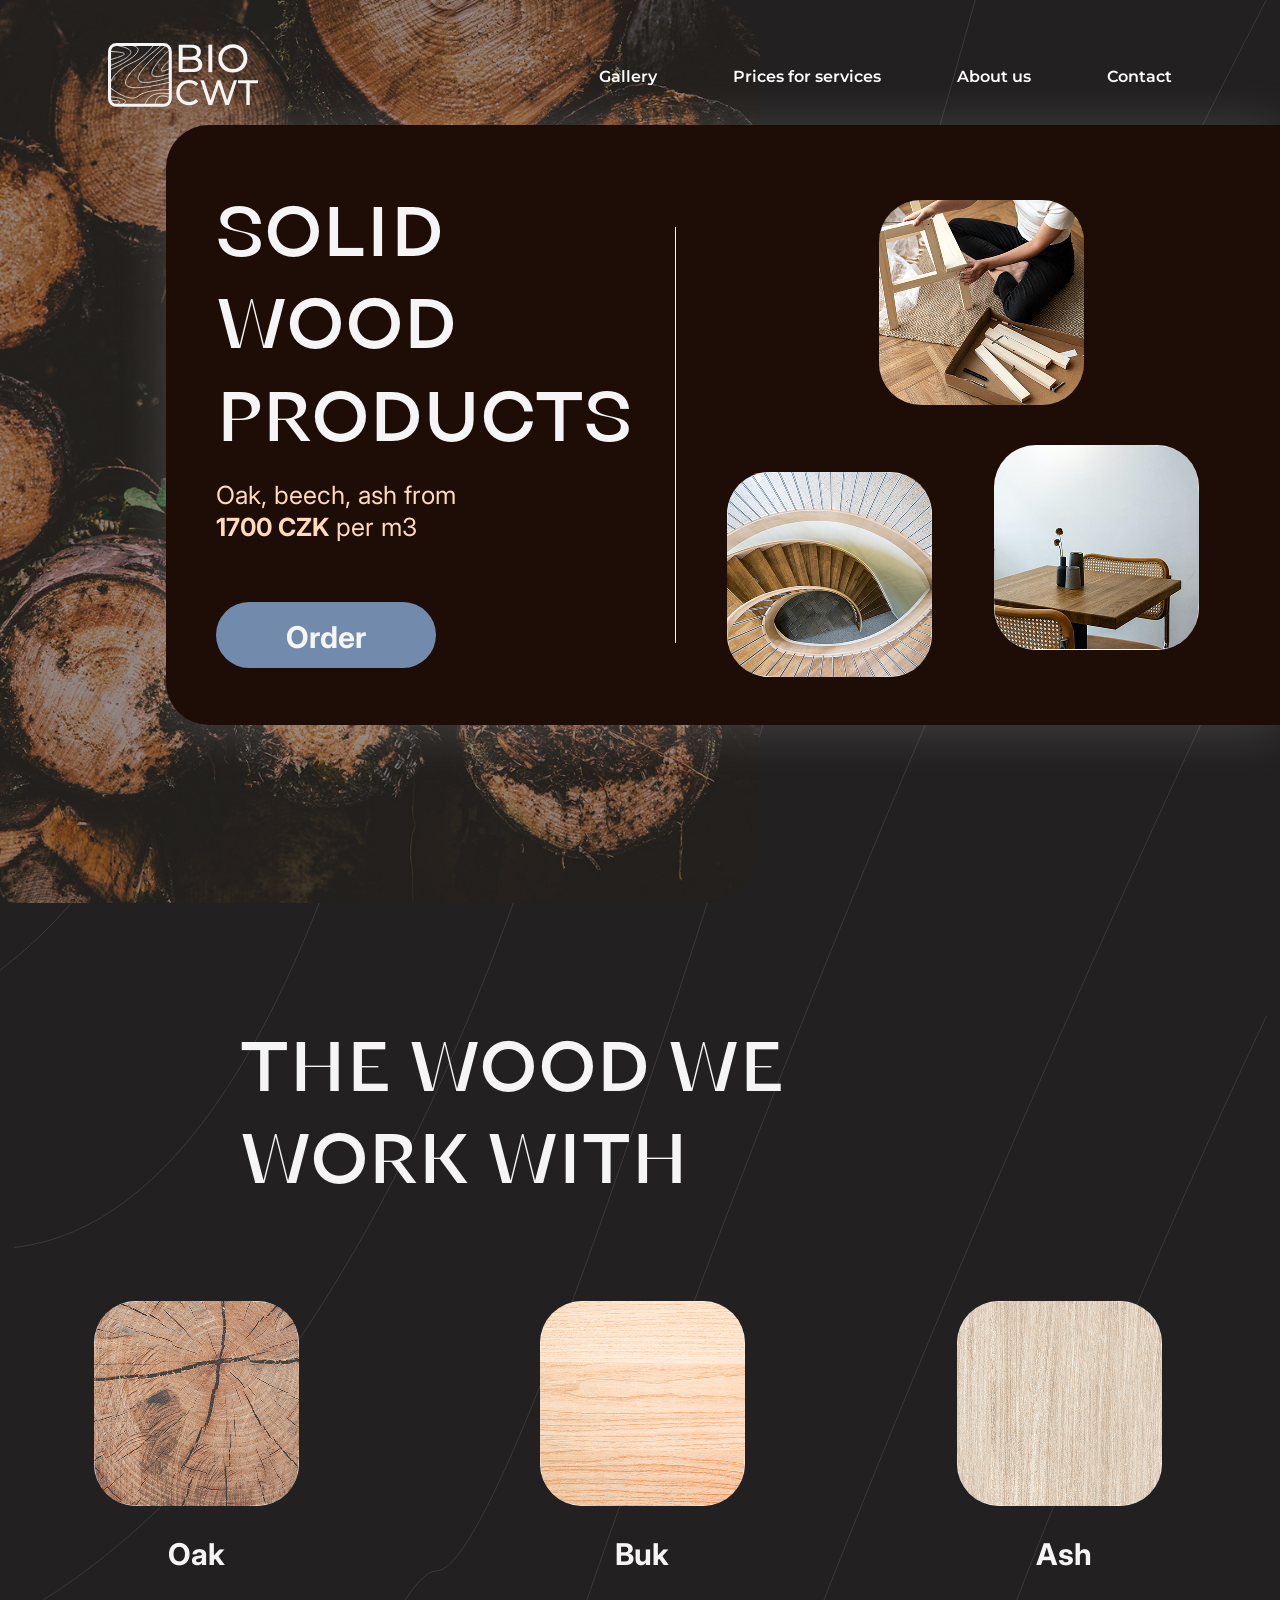
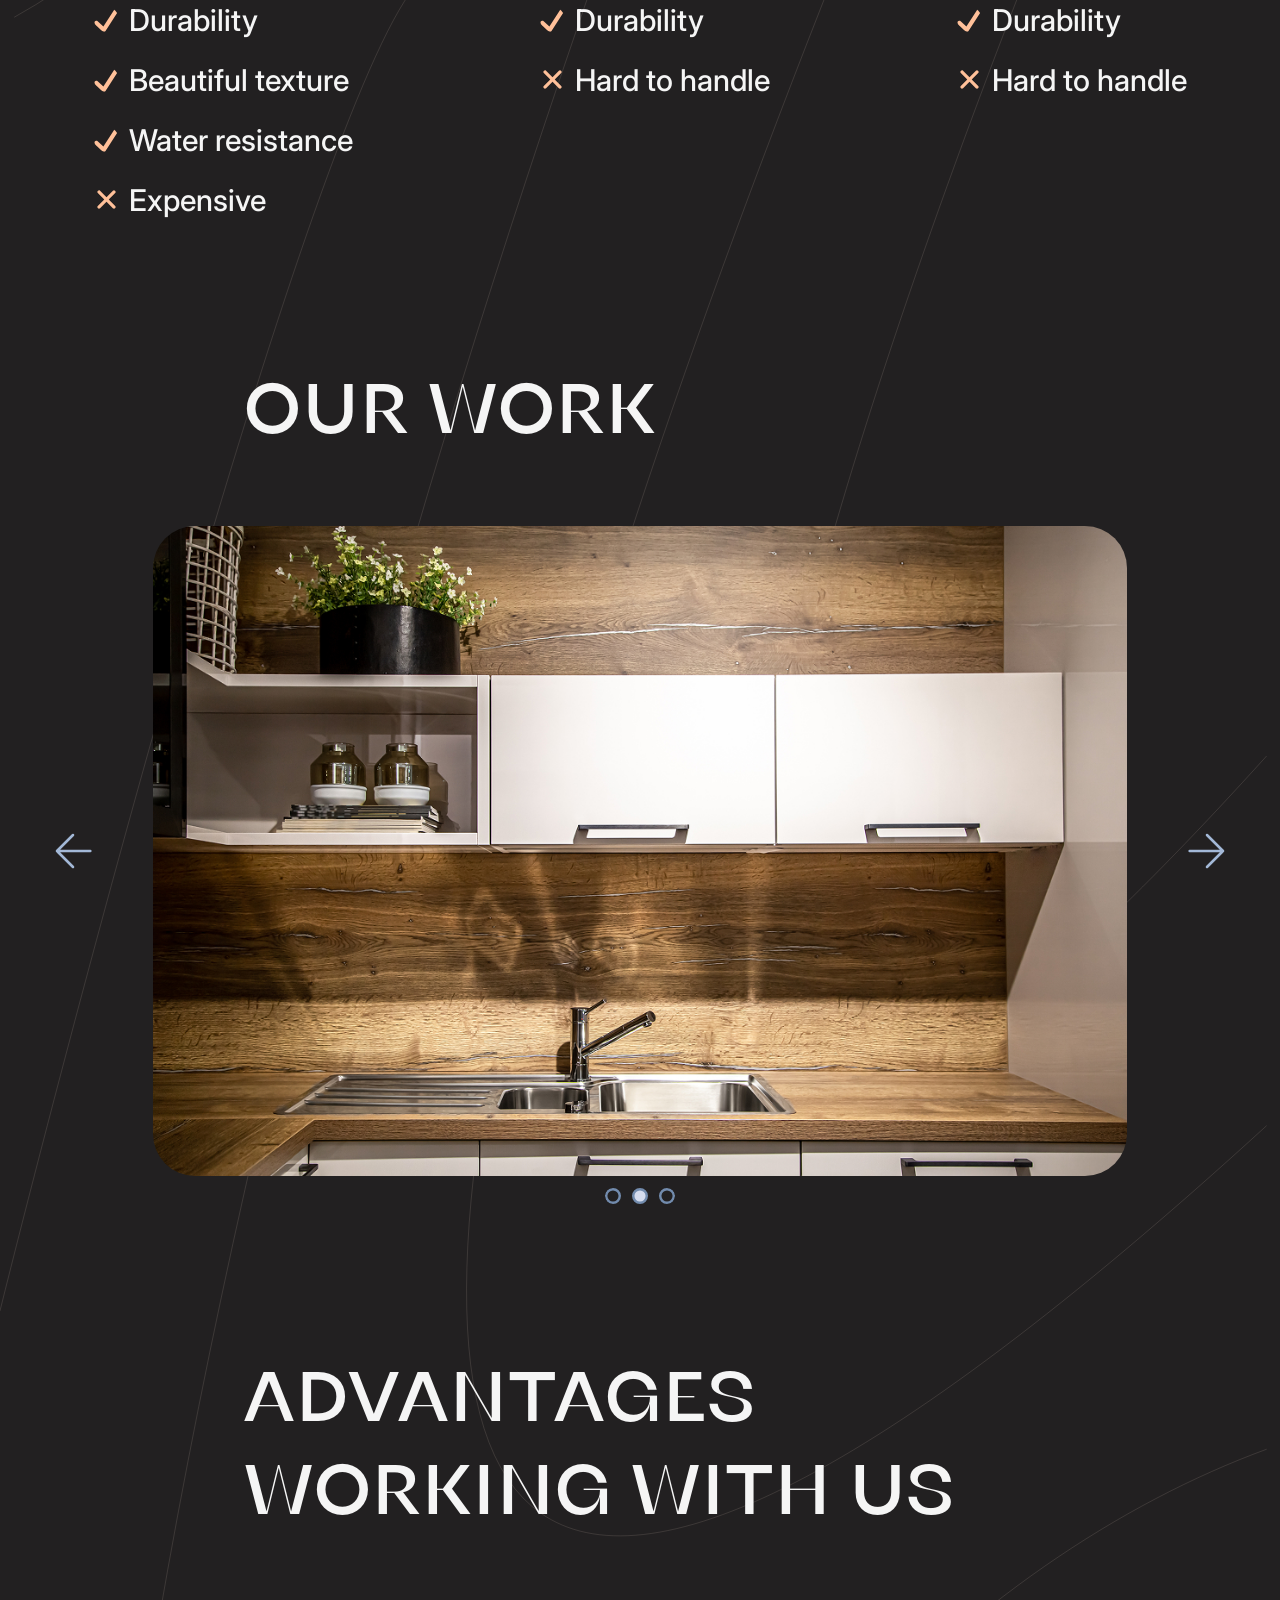
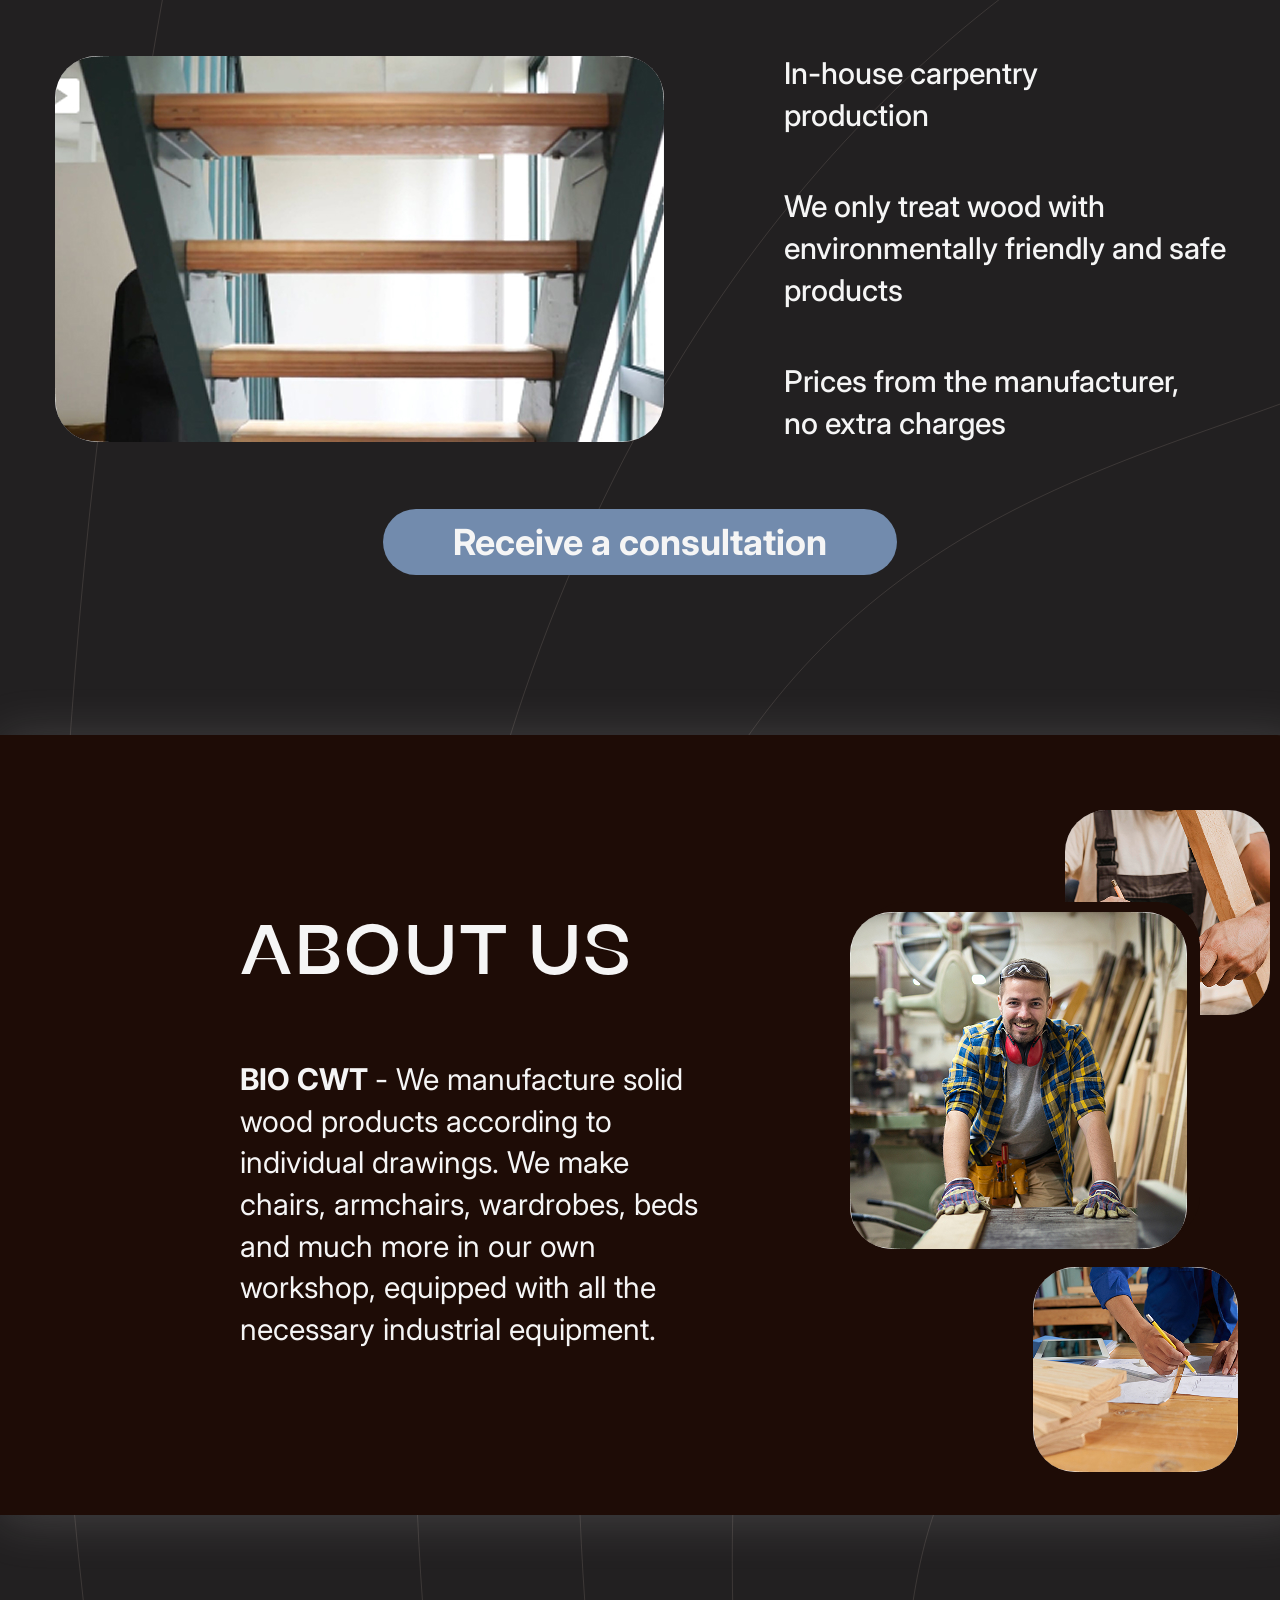
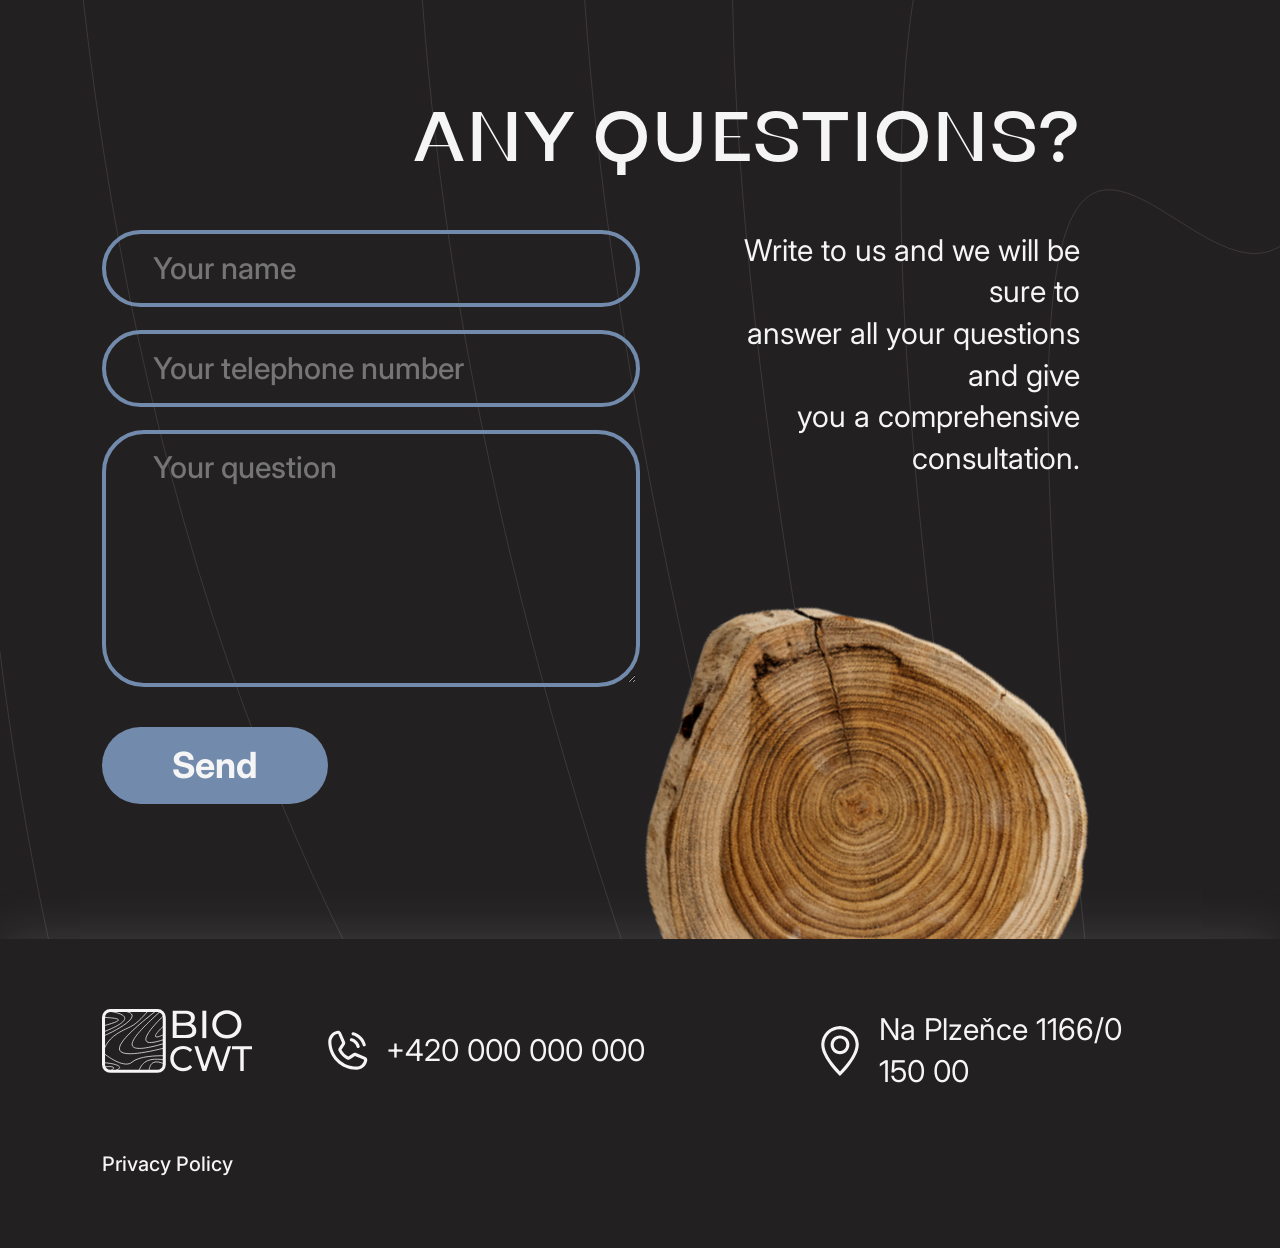
==== commit 30ccfffb: "fixed 425px to 425px and about us heading issues and completed 768px" ====
--- a/index.html
+++ b/index.html
@@ -145,10 +145,10 @@
                         <img src="resources/wooden-staircase.jpg" alt="wooden-staircase" class="adv-img">
                     </div>
                     <div class="adv-text-container">
-                        <p>In-house carpentry<br>
+                        <p>In-house carpentry<br class="line-break-adv">
                             production</p>
-                        <p>We only treat wood with<br>
-                            environmentally friendly and safe<br>
+                        <p>We only treat wood with<br class="line-break-adv">
+                            environmentally friendly and safe<br class="line-break-adv">
                             products</p>
                         <p>Prices from the manufacturer,<br>
                             no extra charges</p>
@@ -168,11 +168,11 @@
 
                     <p class="about-us-text">
                         <b>BIO CWT </b>- We manufacture solid
-                        wood products according to <br>
-                        individual drawings. We make <br>
-                        chairs, armchairs, wardrobes, beds <br>
-                        and much more in our own <br>
-                        workshop, equipped with all the <br>
+                        wood products according to <br class="line-break-abt">
+                        individual drawings. We make <br class="line-break-abt">
+                        chairs, armchairs, wardrobes, beds <br class="line-break-abt">
+                        and much more in our own <br class="line-break-abt">
+                        workshop, equipped with all the <br class="line-break-abt">
                         necessary industrial equipment.
                     </p>
                 </div>
@@ -205,8 +205,8 @@
                     </form>
                 </div>
                 <div class="questions-text">
-                    <p>Write to us and we will be sure to<br>
-                        answer all your questions and give<br>
+                    <p>Write to us and we will be sure to<br class="questions-br">
+                        answer all your questions and give<br class="questions-br">
                         you a comprehensive consultation.</p>
                 </div>
             </div>
@@ -223,7 +223,7 @@
                 <img src="resources/phone-call-icon.svg" alt="phone-call-icon" class="footer-icon">
                 <p>+420 000 000 000</p>
             </div>
-            <div class="contact-info">
+            <div class="contact-info" id="location-info">
                 <img src="resources/geo-alt-icon.svg" alt="geo-alt-icon" class="footer-icon">
                 <p>Na Plzeňce 1166/0<br>
                     150 00</p>
--- a/style.css
+++ b/style.css
@@ -18,7 +18,12 @@
 body {
     font-family: 'KyivType Sans', 'Inter', 'Montserrat', sans-serif;
     min-height: 100vh;
+    width: 100%;
     background-color: #222021;
+    background-image: url("resources/wooden-pattern-graphics.svg");
+    background-repeat: no-repeat;
+    background-position: top center;
+    background-size: cover;
 }
 
 .navbar {
@@ -149,13 +154,6 @@
     line-height: 132.9%;
     position: relative;
     /* overflow: hidden; */
-}
-
-.full-container {
-    background-image: url("resources/wooden-pattern-graphics.svg");
-    background-repeat: no-repeat;
-    background-position: top center;
-    background-size: 100% auto;
 }
 
 #non-landing-page {
@@ -726,15 +724,12 @@
 
 .questions-container textarea {
     padding-top: .85rem;
+    min-height: 16.063rem;
+    resize: vertical;
 }
 
 .questions-container input {
     height: 77px;
-}
-
-.questions-container textarea {
-    min-height: 16.063rem;
-    resize: vertical;
 }
 
 form input:focus,
@@ -1220,7 +1215,7 @@
     }
 
     .navbar-toggle {
-        display: block;
+        display: flex;
         position: relative;
         z-index: 999;
     }
@@ -1231,6 +1226,602 @@
         min-height: 100vh;
         background-position: center;
     }
+
+    .navbar-container .navbar-menu li a {
+        font-size: 16px;
+    }
+
+    .navbar {
+        padding: 0 8px 0 8px;
+    }
+
+    #non-transparent-navbar {
+        height: 82px;
+        padding: 45px 24px;
+        border-radius: 0 0 30px 30px;
+    }
+
+    img {
+        border-radius: 14px;
+    }
+
+    #BIOCWT-logo {
+        height: 36px;
+        border-radius: 0;
+
+    }
+
+    .hero-image {
+        width: 440px;
+        height: 680px;
+        object-fit: cover;
+        border-radius: 41px 35px 0px 0px;
+    }
+
+    .full-container h1 {
+        font-size: 45px;
+    }
+
+    .hero {
+        min-height: 0;
+        height: 600px;
+    }
+
+    .hero-copy {
+        height: 400px;
+        justify-content: center;
+    }
+
+    .hero-gallery {
+        position: relative;
+        width: 50%;
+        height: 100%;
+        /* border: 2px solid #fff; */
+    }
+
+    .hero-gallery .img-1 {
+        width: 120px;
+        height: 120px;
+        top: 5px;
+        left: 120px;
+    }
+
+    .hero-gallery .img-2 {
+        width: 120px;
+        height: 120px;
+        left: 140px;
+        /* top: 220px; */
+        /* top: 235px; */
+        top: 260px;
+    }
+
+    .hero-gallery .img-3 {
+        width: 120px;
+        height: 120px;
+        top: 160px;
+        left: -9px;
+    }
+
+    .hero-content {
+        height: 500px;
+        gap: 2rem;
+    }
+
+    .hero-content .hero-text {
+        font-size: 20px;
+        margin-top: 15px;
+    }
+
+    .solid-wood-break {
+        display: none;
+    }
+
+    .hero-content .order-btn {
+        margin-top: 64px;
+        padding: 10px auto;
+    }
+
+    .hero-content .order-btn a {
+        display: block;
+        font-size: 20px;
+        line-height: auto;
+    }
+
+    .hero-content .hero-vertical-line {
+        height: 98%;
+        margin-top: 15px;
+    }
+
+    .wood-types-container img {
+        height: 120px;
+        width: 120px;
+
+        /* border-radius: 42px; */
+    }
+
+    .wood-types-container {
+        margin-top: 80px;
+        /* height: 600px; */
+        height: 97vh;
+        padding-left: 19px;
+    }
+
+    .wood-types-container h1 {
+        margin-left: 30px;
+    }
+
+    .wood {
+        gap: 26px;
+    }
+
+    .wood-catalog {
+        gap: 24px;
+        width: 120px;
+        /* border: 2px solid #fff; */
+    }
+
+    .wood-catalog #Ash-UX {
+        /* border: 2px solid #fff; */
+        margin-left: 0;
+    }
+
+    .wood-types .wood-title {
+        font-size: 25px;
+    }
+
+    .wood-types .icon {
+        height: 17px;
+        width: 17px;
+    }
+
+    .wood-types .text-box {
+        gap: 13.5px;
+        /* margin-top: 10px; */
+    }
+
+    .wood-types .text-line {
+        font-size: 20px;
+    }
+
+    .our-work-container {
+        /* margin-top: 42px; */
+        min-height: 0;
+        height: 400px;
+        padding-left: 19px;
+        gap: 24px;
+        margin-top: 28px;
+        height: 722px;
+    }
+
+    .our-work-container h1 {
+        margin-left: 30px;
+        /* border: 2px solid #fff; */
+    }
+
+    .our-work-container .main-picture {
+        width: 542px;
+        height: 361px;
+    }
+
+    .img-roll {
+        gap: 10px;
+    }
+
+    .our-work-arrow-icon {
+        margin: auto 0;
+        height: 48px;
+        width: 48px;
+    }
+
+    .scroll-position-container {
+        width: 58.86px;
+        height: 13.42px;
+        align-self: center;
+    }
+
+    .scroll-position-container img {
+        align-self: center;
+        width: 36px;
+        height: 36px;
+        top: 0;
+    }
+
+    .carousel-container {
+        /* width: 348px;
+        height: 315.23px; */
+        gap: 0px;
+    }
+
+    .adv-working-with-us-container {
+        padding: 0 19px;
+        margin-top: 64px;
+        min-height: 0;
+        height: 600px;
+        gap: 48px;
+    }
+
+    .adv-working-with-us-container h1 {
+        margin-left: 30px;
+    }
+
+    .adv-img-and-text {
+        /* display: flex; */
+        /* flex-direction: column; */
+        /* align-items: stretch; */
+        gap: 42px;
+    }
+
+    /* .adv-text-container {
+        padding-right: 150px;
+        padding-left: 30px;
+        order: 1;
+        height: auto;
+        gap: 20px;
+    } */
+
+    .adv-text-container {
+        padding-right: 0px;
+        /* padding-left: 30px; */
+        /* order: 1; */
+        height: auto;
+        gap: 20px;
+    }
+
+    /* .adv-img-container {
+        order: 2;
+    }
+
+    .line-break-adv {
+        display: none;
+    } */
+
+
+
+    .adv-img {
+        border-radius: 25px;
+        /* width: 632px;
+        height: 400px; */
+        width: 325px;
+        height: 206px;
+    }
+
+    .adv-text-container p {
+        font-size: 20px;
+    }
+
+    .adv-content-container .receive-button {
+        /* margin-top: 20px; */
+        padding: 10px 36px;
+    }
+
+    .adv-content-container {
+        gap: 100px;
+    }
+
+
+    button a {
+        display: block;
+        font-size: 20px;
+    }
+
+
+    .about-us-content {
+        /* padding: 0 11px; */
+        padding: 0 36px 0 19px;
+        margin-top: 42px;
+        min-height: 0;
+        /* height: 674px; */
+        /* height: 635px; */
+        /* height: 600px; */
+        height: 550px;
+        /* gap: 24px; */
+        width: 707px;
+        /* padding-left: 19px; */
+    }
+
+    .about-us-copy {
+        /* padding: 45px 17px;
+        gap: 38px;
+        width: 420px;
+        height: 674px;
+        justify-content: center; */
+        padding: 35px 17px;
+        gap: 0px;
+        width: 420px;
+        height: 80%;
+        /* justify-content: space-evenly; */
+        justify-content: flex-start;
+    }
+
+    .about-us-copy h1 {
+        /* margin-left: 13px; */
+        margin-left: 13px;
+        margin-bottom: 55px;
+        margin-top: 24px;
+    }
+
+    .about-us-content .about-us-text {
+        /* font-size: 20px;
+        width: 283px;
+        padding-left: 13px; */
+        /* padding-right: 50px; */
+        /* font-size: 20px;
+        width: 283px;
+        padding-left: 13px; */
+        /* padding-right: 17px; */
+        padding-right: 5px;
+        font-size: 20px;
+        width: 283px;
+        padding-left: 13px;
+        /* position: absolute; */
+        margin-top: 0px;
+    }
+
+    .line-break-abt {
+        display: none;
+    }
+
+    .about-us-gallery #about-us-img-1 {
+        width: 135px;
+        height: 135px;
+        /* top: 298px; */
+        top: 60px;
+        /* left: 200px; */
+        left: 520px;
+    }
+
+    .about-us-gallery #about-us-img-2 {
+        /* width: 250px;
+        height: 250px;
+        left: 32px;
+        top: 321.42px; */
+        /* width: 225px;
+        height: 225px;
+        left: 355px; */
+        width: 200px;
+        height: 200px;
+        left: 390px;
+        top: 165px;
+    }
+
+    .about-us-gallery #about-us-img-2-back {
+        /* width: 182.81px;
+        height: 182.81px; */
+        /* max-width: 225px;
+        height: 225px;
+        top: 155px;
+        left: 365px; */
+        max-width: 200px;
+        height: 200px;
+        top: 155px;
+        left: 400px;
+        /* border-left: 2px solid #fff; */
+        border-radius: 14px;
+        /* z-index: 20; */
+    }
+
+    .about-us-gallery #about-us-img-3 {
+        width: 135px;
+        height: 135px;
+        left: 495px;
+        /* top: 534px; */
+        /* top: 445px; */
+        top: 387px;
+        /* left: 490px; */
+        /* top: 534px; */
+        /* top: 445px; */
+        /* top: 420px; */
+    }
+
+    .questions-container {
+        height: 500px;
+        padding: 0 10px 0 50px;
+        gap: 22px;
+    }
+
+    .questions-container h1 {
+        /* text-align: left; */
+        text-align: right;
+        /* margin-right: 0; */
+        margin-right: 45px;
+    }
+
+    .questions-container .questions-content {
+        /* flex-direction: column; */
+        gap: 46px;
+    }
+
+    .questions-container .fields {
+        /* order: 1; */
+        /* width: 100%; */
+        width: 324px;
+    }
+
+    .questions-container .questions-text {
+        /* border: 2px solid #fff; */
+        width: 272px;
+        padding-right: 0px;
+        text-align: right;
+    }
+
+    .questions-container img {
+        /* width: 100px;
+        height: 100px;
+        bottom: -40px; */
+        width: 255px;
+        height: 255px;
+        bottom: -85px;
+        left: 465px;
+    }
+
+    .questions-text {
+        font-size: 20px;
+    }
+
+    .questions-br {
+        display: none;
+    }
+
+    form {
+        /* gap: 12px; */
+        gap: 23px;
+        width: 324px;
+        height: 40px;
+    }
+
+    .questions-container input,
+    textarea {
+        /* font-size: 13px; */
+        font-size: 18px;
+        line-height: 139.4%;
+        border-radius: 42px;
+        border: 2px solid #728BAD;
+        padding: 12px 27px;
+    }
+
+    .questions-container textarea {
+        padding-top: 14px;
+        min-height: 134px;
+        resize: vertical;
+        border-radius: 14px;
+    }
+
+    .questions-container #send-button {
+        margin-top: 23px;
+        padding: 0px 20px;
+        /* font-size: 15px; */
+        font-size: 20px;
+        min-height: 34px;
+        line-height: auto;
+    }
+
+    .container-404 {
+        height: 470px;
+        margin-top: 2rem;
+        align-items: center;
+    }
+
+    .heading-404 {
+        gap: 110px;
+        height: 100px;
+        justify-content: center;
+        position: relative;
+        margin-bottom: 45px;
+        margin-top: 0;
+    }
+
+    #text-404 {
+        font-size: 100px;
+
+    }
+
+    .container-404 h1 {
+        font-size: 30px;
+        line-height: 107.9%;
+        margin-bottom: 12px;
+    }
+
+    .container-404 p {
+        font-size: 15px;
+        line-height: 130.4%;
+        /* margin-bottom: 32px; */
+    }
+
+    .container-404 img {
+        height: 110px;
+    }
+
+    #img-404 {
+        z-index: -1;
+    }
+
+    #graphics-404 {
+        height: 110px;
+        position: absolute;
+        top: -10px;
+
+    }
+
+    #button-404 {
+        margin-top: 32px;
+    }
+
+    .contact-container {
+        height: 550px;
+        margin-top: 0;
+        min-height: 0;
+        padding: 0 24px 0 24px;
+    }
+
+    .contact-content-container {
+        flex-direction: column;
+        gap: 48px;
+    }
+
+    .contact-left {
+        height: 180px;
+        padding-bottom: 0;
+    }
+
+    .contact-left h1 {
+        margin-bottom: 40px;
+    }
+
+    .contact-content {
+        gap: 10px;
+    }
+
+    .contact-right img {
+        width: 347px;
+        height: 230px;
+    }
+
+    footer {
+        width: 100%;
+        height: 352px;
+        padding: 0;
+        padding-top: 72px;
+        gap: 0px;
+    }
+
+    footer .first-line {
+        flex-direction: column;
+        align-items: center;
+        gap: 0px;
+    }
+
+    footer .first-line #BIOCWT-logo {
+        height: 69px;
+        margin-bottom: 42px;
+    }
+
+    .contact-info {
+        gap: 10px;
+        margin-bottom: 16px;
+        justify-self: center;
+        font-size: 15px;
+    }
+
+    #location-info {
+        margin-bottom: 0;
+    }
+
+    footer #phone-call-info {
+        margin-right: 0;
+    }
+
+    .footer-icon {
+        width: 24px;
+        height: 24px;
+    }
+
+    footer .second-line {
+        margin: auto;
+    }
+
+    footer .second-line a {
+        font-size: 15px;
+    }
 }
 
 @media (max-width: 480px) {
@@ -1248,9 +1839,19 @@
     }
 }
 
-@media (max-width: 425px) {
+@media (max-width: 426px) {
     .navbar-container .navbar-menu li a {
         font-size: 16px;
+    }
+
+    .navbar {
+        padding: 0 8px 0 8px;
+    }
+
+    #non-transparent-navbar {
+        height: 82px;
+        padding: 45px 24px;
+        border-radius: 0 0 30px 30px;
     }
 
     img {
@@ -1358,10 +1959,414 @@
     .wood-types-container {
         margin-top: 42px;
         height: 600px;
+        padding-left: 19px;
     }
 
     .wood-types-container h1 {
-        margin-left:0px;
-    }
-
+        margin-left: 0px;
+    }
+
+    .wood {
+        gap: 20px;
+    }
+
+    .wood-catalog {
+        gap: 16px;
+        width: 90px;
+        /* border: 2px solid #fff; */
+    }
+
+    .wood-catalog #Ash-UX {
+        /* border: 2px solid #fff; */
+        margin-left: 0;
+    }
+
+    .wood-types .wood-title {
+        font-size: 20px;
+    }
+
+    .wood-types .icon {
+        height: 13px;
+        width: 13px;
+    }
+
+    .wood-types .text-box {
+        gap: 9px;
+        /* margin-top: 10px; */
+    }
+
+    .wood-types .text-line {
+        font-size: 15px;
+    }
+
+    .our-work-container {
+        margin-top: 42px;
+        min-height: 0;
+        height: 400px;
+        /* padding-left: 19px; */
+        gap: 24px;
+        padding-left: 0px;
+    }
+
+    .our-work-container h1 {
+        /* margin-left: 19px; */
+        margin-left: 38px;
+        /* border: 2px solid #fff; */
+    }
+
+    .our-work-container .main-picture {
+        width: 301.08px;
+        height: 200.9px;
+    }
+
+    .img-roll {
+        gap: 0px;
+    }
+
+    .our-work-arrow-icon {
+        margin: auto 0;
+        height: 26.64px;
+        width: 26.64px;
+    }
+
+    .scroll-position-container {
+        width: 58.86px;
+        height: 13.42px;
+        align-self: center;
+    }
+
+    .scroll-position-container img {
+        align-self: center;
+        width: 20px;
+        height: 20px;
+        top: 0;
+    }
+
+    .carousel-container {
+        /* width: 348px;
+        height: 315.23px; */
+        gap: 0px;
+    }
+
+    .adv-working-with-us-container {
+        padding: 0 11px;
+        margin-top: 42px;
+        min-height: 0;
+        height: 600px;
+        gap: 24px;
+    }
+
+    .adv-working-with-us-container h1 {
+        margin-left: 0;
+    }
+
+    .adv-img-and-text {
+        display: flex;
+        flex-direction: column;
+        align-items: stretch;
+        gap: 1.5rem;
+    }
+
+    .adv-text-container {
+        padding-right: 42px;
+        order: 1;
+        height: auto;
+        gap: 11px;
+    }
+
+    .adv-img-container {
+        order: 2;
+    }
+
+    .line-break-adv {
+        display: none;
+    }
+
+    .adv-img {
+        border-radius: 14px;
+        width: 350px;
+        height: 221px;
+    }
+
+    .adv-text-container p {
+        font-size: 15px;
+    }
+
+    .adv-content-container .receive-button {
+        /* margin-top: 20px; */
+        padding: 10px 17px;
+    }
+
+    .adv-content-container {
+        gap: 46px;
+    }
+
+    button a {
+        display: block;
+        font-size: 15px;
+    }
+
+
+    .about-us-content {
+        /* padding: 0 11px; */
+        padding: 0 36px 0 11px;
+        margin-top: 42px;
+        min-height: 0;
+        height: 674px;
+        /* gap: 24px; */
+        width: 347px;
+    }
+
+    .about-us-copy h1 {
+        /* margin-left: 13px; */
+        margin-left: 11px;
+        margin-bottom: 0px;
+        margin-top: 0px;
+    }
+
+    .about-us-copy {
+        padding: 45px 17px;
+        gap: 38px;
+    }
+
+    .about-us-content .about-us-text {
+        font-size: 15px;
+        width: 283px;
+    }
+
+    .line-break-abt {
+        display: none;
+    }
+
+    .about-us-copy {
+        width: 420px;
+        height: 674px;
+        justify-content: flex-start;
+    }
+
+    .about-us-gallery #about-us-img-1 {
+        width: 111px;
+        height: 111px;
+        top: 298px;
+        left: 200px;
+    }
+
+    .about-us-gallery #about-us-img-2 {
+        width: 182.81px;
+        height: 182.81px;
+        left: 32px;
+        top: 321.42px;
+    }
+
+    .about-us-gallery #about-us-img-2-back {
+        width: 182.81px;
+        height: 182.81px;
+        top: 316px;
+        left: 39.05px;
+        /* border-left: 2px solid #fff; */
+    }
+
+    .about-us-gallery #about-us-img-3 {
+        width: 111px;
+        height: 111px;
+        left: 161px;
+        top: 534px;
+    }
+
+    .questions-container {
+        height: 500px;
+        padding: 0 20px;
+        gap: 12px;
+    }
+
+    .questions-container h1 {
+        text-align: left;
+        margin-right: 0;
+    }
+
+    .questions-container .questions-content {
+        flex-direction: column;
+        gap: 46px;
+    }
+
+    .questions-container .fields {
+        order: 1;
+        width: 100%;
+    }
+
+    .questions-container .questions-text {
+        /* border: 2px solid #fff; */
+        width: 272px;
+        padding-right: 0px;
+        text-align: left;
+    }
+
+    .questions-container img {
+        width: 100px;
+        height: 100px;
+        bottom: -40px;
+
+    }
+
+    .questions-text {
+        font-size: 15px;
+    }
+
+    form {
+        gap: 12px;
+        width: 324px;
+        height: 40px;
+    }
+
+    .questions-container input,
+    textarea {
+        font-size: 13px;
+        line-height: 139.4%;
+        border-radius: 42px;
+        border: 2px solid #728BAD;
+        padding: 12px 27px;
+    }
+
+    .questions-container textarea {
+        padding-top: 14px;
+        min-height: 134px;
+        resize: vertical;
+        border-radius: 14px;
+    }
+
+    .questions-container #send-button {
+        margin-top: 23px;
+        padding: 0px 20px;
+        font-size: 15px;
+        min-height: 34px;
+        line-height: auto;
+    }
+
+    .container-404 {
+        height: 470px;
+        margin-top: 2rem;
+        align-items: center;
+    }
+
+    .heading-404 {
+        gap: 110px;
+        height: 100px;
+        justify-content: center;
+        position: relative;
+        margin-bottom: 45px;
+        margin-top: 0;
+    }
+
+    #text-404 {
+        font-size: 100px;
+
+    }
+
+    .container-404 h1 {
+        font-size: 30px;
+        line-height: 107.9%;
+        margin-bottom: 12px;
+    }
+
+    .container-404 p {
+        font-size: 15px;
+        line-height: 130.4%;
+        /* margin-bottom: 32px; */
+    }
+
+    .container-404 img {
+        height: 110px;
+    }
+
+    #img-404 {
+        z-index: -1;
+    }
+
+    #graphics-404 {
+        height: 110px;
+        position: absolute;
+        top: -10px;
+
+    }
+
+    #button-404 {
+        margin-top: 32px;
+    }
+
+    .contact-container {
+        height: 550px;
+        margin-top: 0;
+        min-height: 0;
+        padding: 0 24px 0 24px;
+    }
+
+    .contact-content-container {
+        flex-direction: column;
+        gap: 48px;
+    }
+
+    .contact-left {
+        height: 180px;
+        padding-bottom: 0;
+    }
+
+    .contact-left h1 {
+        margin-bottom: 40px;
+    }
+
+    .contact-content {
+        gap: 10px;
+    }
+
+    .contact-right img {
+        width: 347px;
+        height: 230px;
+    }
+
+    footer {
+        width: 100%;
+        height: 352px;
+        padding: 0;
+        padding-top: 72px;
+        gap: 0px;
+    }
+
+    footer .first-line {
+        flex-direction: column;
+        align-items: center;
+        gap: 0px;
+    }
+
+    footer .first-line #BIOCWT-logo {
+        height: 69px;
+        margin-bottom: 42px;
+    }
+
+    .contact-info {
+        gap: 10px;
+        margin-bottom: 16px;
+        justify-self: center;
+        font-size: 15px;
+    }
+
+    #location-info {
+        margin-bottom: 0;
+    }
+
+    footer #phone-call-info {
+        margin-right: 0;
+    }
+
+    .footer-icon {
+        width: 24px;
+        height: 24px;
+    }
+
+    footer .second-line {
+        margin: auto;
+    }
+
+    footer .second-line a {
+        font-size: 15px;
+    }
 }
